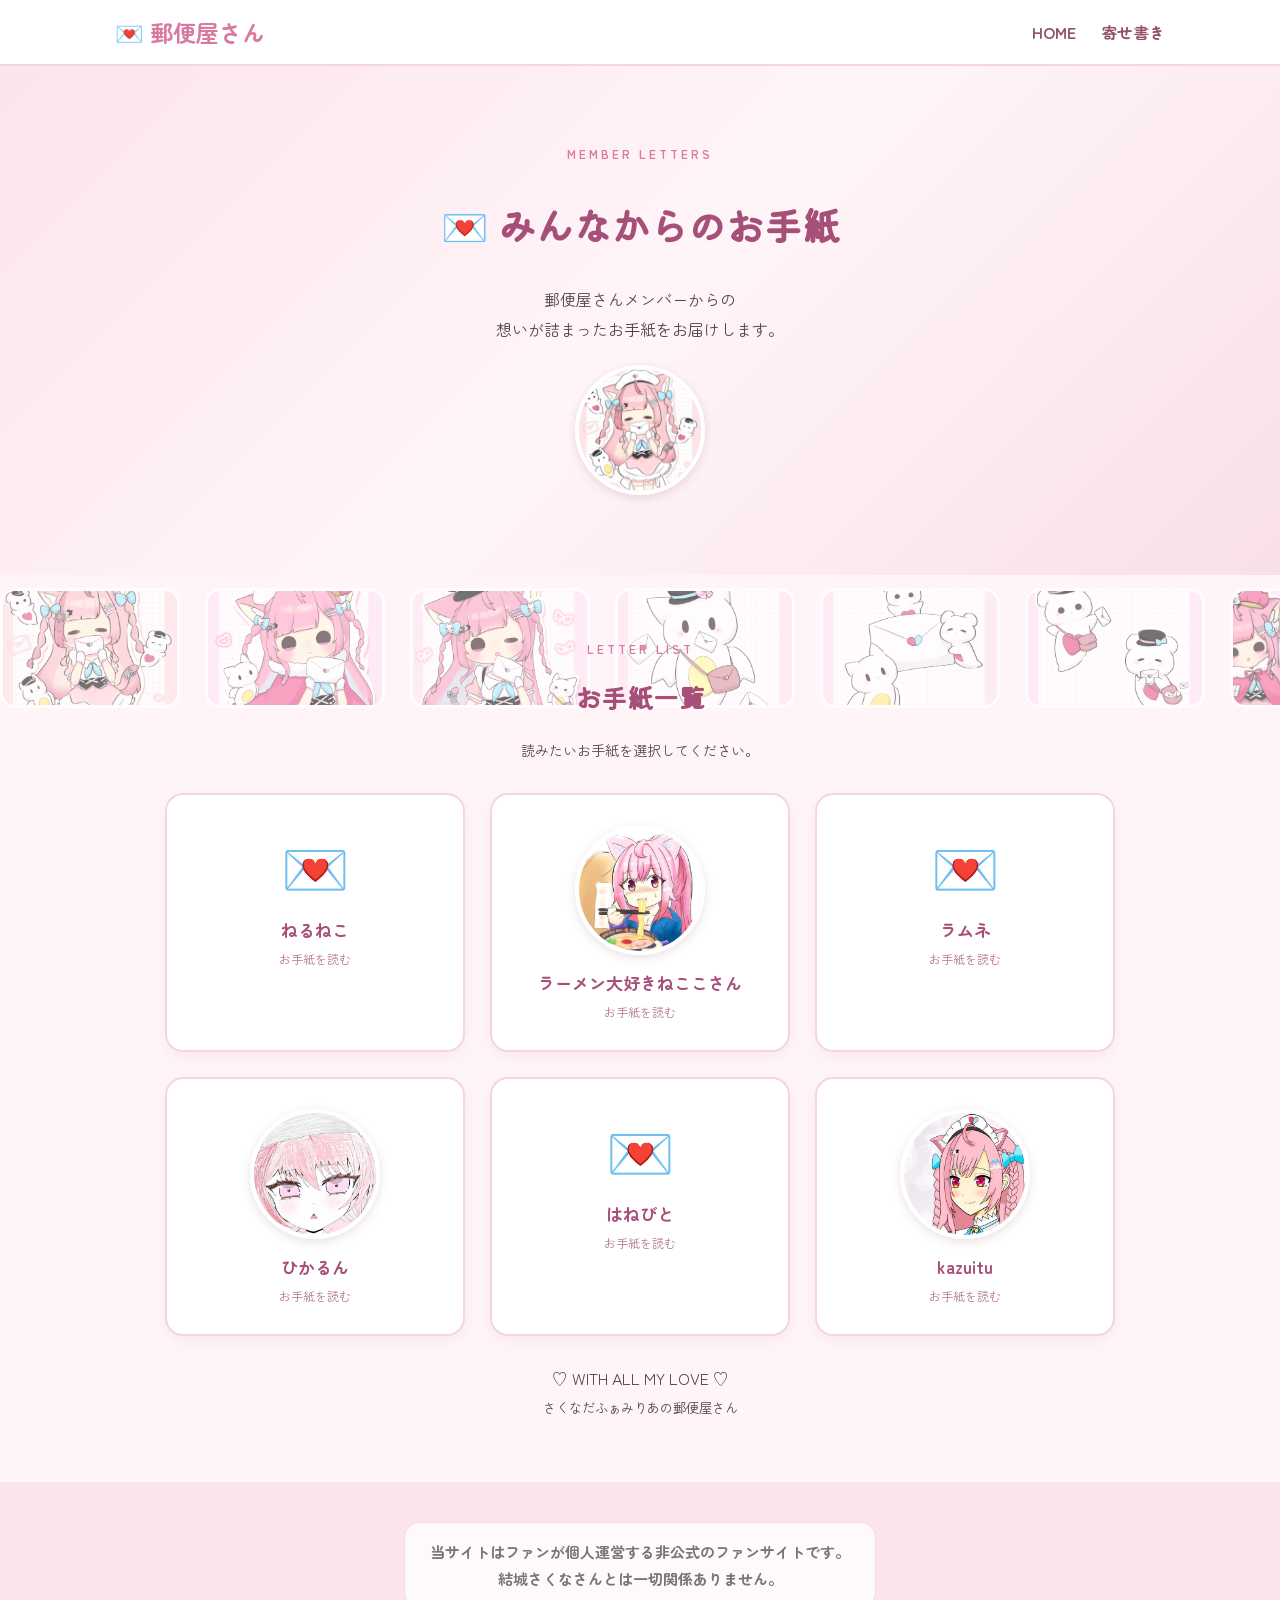
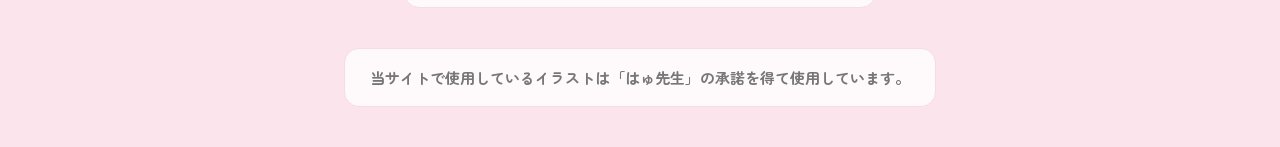
==== HTML/Yosegaki.html @ f89c36a9 "add projectdata" ====
<!DOCTYPE html>
<html lang="ja">

<head>
    <meta charset="UTF-8">
    <meta name="viewport" content="width=device-width, initial-scale=1.0">

    <title>みんなからのお手紙｜郵便屋さん</title>

    <!-- Google Fonts -->
    <link rel="preconnect" href="https://fonts.googleapis.com">
    <link rel="preconnect" href="https://fonts.gstatic.com" crossorigin>

    <link
        href="https://fonts.googleapis.com/css2?family=Kiwi+Maru:wght@400;500&family=Zen+Maru+Gothic:wght@400;500;700&display=swap"
        rel="stylesheet">

    <!-- 共通CSS -->
    <link rel="stylesheet" href="../CSS/Letter.css">

</head>

<body>

    <!-- 背景で流れる写真 -->
    <div class="photo-background">

        <!-- 1段目 -->
        <div class="photo-track">
            <div class="photo-track-inner">
                <img src="../img/Mail/Sakunaimg-01.webp" alt="">
                <img src="../img/Mail/Sakunaimg-02.png" alt="">
                <img src="../img/Mail/Sakunaimg-03.png" alt="">
                <img src="../img/Mail/Yuubininmg-01.png" alt="">
                <img src="../img/Mail/Yuubininmg-02.png" alt="">
                <img src="../img/Mail/Yuubininmg-03.png" alt="">
                <img src="../img/Mail/headerimg-01.png" alt="">
                <img src="../img/Mail/headerimg-02.png" alt="">
                <img src="../img/Mail/headerimg-03.png" alt="">

                <!-- 繰り返し用 -->
                <img src="../img/Mail/Sakunaimg-01.webp" alt="">
                <img src="../img/Mail/Sakunaimg-02.png" alt="">
                <img src="../img/Mail/Sakunaimg-03.png" alt="">
                <img src="../img/Mail/Yuubininmg-01.png" alt="">
                <img src="../img/Mail/Yuubininmg-02.png" alt="">
                <img src="../img/Mail/Yuubininmg-03.png" alt="">
                <img src="../img/Mail/headerimg-01.png" alt="">
                <img src="../img/Mail/headerimg-02.png" alt="">
                <img src="../img/Mail/headerimg-03.png" alt="">
            </div>
        </div>

        <!-- 2段目 -->
        <div class="photo-track reverse">
            <div class="photo-track-inner">
                <img src="../img/Mail/Sakunaimg-01.webp" alt="">
                <img src="../img/Mail/Sakunaimg-02.png" alt="">
                <img src="../img/Mail/Sakunaimg-03.png" alt="">
                <img src="../img/Mail/Yuubininmg-01.png" alt="">
                <img src="../img/Mail/Yuubininmg-02.png" alt="">
                <img src="../img/Mail/Yuubininmg-03.png" alt="">
                <img src="../img/Mail/headerimg-01.png" alt="">
                <img src="../img/Mail/headerimg-02.png" alt="">
                <img src="../img/Mail/headerimg-03.png" alt="">

                <!-- 繰り返し用 -->
                <img src="../img/Mail/Sakunaimg-01.webp" alt="">
                <img src="../img/Mail/Sakunaimg-02.png" alt="">
                <img src="../img/Mail/Sakunaimg-03.png" alt="">
                <img src="../img/Mail/Yuubininmg-01.png" alt="">
                <img src="../img/Mail/Yuubininmg-02.png" alt="">
                <img src="../img/Mail/Yuubininmg-03.png" alt="">
                <img src="../img/Mail/headerimg-01.png" alt="">
                <img src="../img/Mail/headerimg-02.png" alt="">
                <img src="../img/Mail/headerimg-03.png" alt="">
            </div>
        </div>

    </div>

    <!-- ヘッダー -->
    <header class="site-header">

        <div class="header-inner">

            <a href="../index.html" class="site-logo">
                💌 郵便屋さん
            </a>

            <nav class="header-nav">
                <a href="../index.html">HOME</a>
                <a href="Yosegaki.html">寄せ書き</a>
            </nav>

        </div>

    </header>


    <!-- メイン -->
    <main>

        <!-- ページタイトル -->
        <section class="letters-hero">

            <p class="section-subtitle">
                MEMBER LETTERS
            </p>

            <h1>
                💌 みんなからのお手紙
            </h1>

            <p>
                郵便屋さんメンバーからの<br>
                想いが詰まったお手紙をお届けします。
            </p>

            <div class="letters-decoration">
                <img src="../img/Mail/Sakunaimg-01.webp" alt="" class="member-photo">
            </div>

        </section>


        <!-- お手紙一覧 -->
        <section class="letters-section">

            <div class="section-heading">

                <p class="section-subtitle">
                    LETTER LIST
                </p>

                <h2>
                    お手紙一覧
                </h2>

                <p class="section-description">
                    読みたいお手紙を選択してください。
                </p>

            </div>


            <!-- メンバー一覧 -->
            <div class="envelope-grid" id="envelope-list">

                <!-- メンバーA -->
                <button class="envelope-card" type="button" data-member="member-a">

                    <!--<img src="../img/neruneko.jpg" alt="ねるねこの写真" class="member-photo">-->

                    <span class="envelope-icon">💌</span>

                    <span class="envelope-name">
                        ねるねこ
                    </span>

                    <span class="envelope-guide">
                        お手紙を読む
                    </span>

                </button>


                <!-- メンバーB -->
                <button class="envelope-card" type="button" data-member="member-b">

                    <img src="../img/nekoko.jpg" alt="ラーメン大好きねここさんの写真" class="member-photo">

                    <span class="envelope-name">
                        ラーメン大好きねここさん
                    </span>

                    <span class="envelope-guide">
                        お手紙を読む
                    </span>

                </button>


                <!-- メンバーC -->
                <button class="envelope-card" type="button" data-member="member-c">

                    <!--<img src="../img/ramune.jpg" alt="ラムネの写真" class="member-photo">-->

                    <span class="envelope-icon">💌</span>

                    <span class="envelope-name">
                        ラムネ
                    </span>

                    <span class="envelope-guide">
                        お手紙を読む
                    </span>

                </button>



                <!-- メンバーD -->
                <button class="envelope-card" type="button" data-member="member-d">

                    <img src="../img/hikarun.jpg" alt="ひかるんの写真" class="member-photo">

                    <span class="envelope-name">
                        ひかるん
                    </span>

                    <span class="envelope-guide">
                        お手紙を読む
                    </span>

                </button>

                <!-- メンバーE -->
                <button class="envelope-card" type="button" data-member="member-e">

                    <!--<img src="../img/hanebito.jpg" alt="はねびとの写真" class="member-photo">-->

                    <span class="envelope-icon">💌</span>

                    <span class="envelope-name">
                        はねびと
                    </span>

                    <span class="envelope-guide">
                        お手紙を読む
                    </span>

                </button>

                <!-- メンバーF -->
                <button class="envelope-card" type="button" data-member="member-f">

                    <img src="../img/kazuitu.jpg" alt="kazuituの写真" class="member-photo">

                    <span class="envelope-name">
                        kazuitu
                    </span>

                    <span class="envelope-guide">
                        お手紙を読む
                    </span>

                </button>


            </div>

            <!-- 手紙を開くエリア -->
            <div class="letter-view" id="letter-view" hidden>

                <div class="letter-paper">

                    <p class="letter-paper-subtitle">
                        SAKUFAMI LETTER
                    </p>

                    <h2 id="letter-name">
                        メンバー名
                    </h2>

                    <div class="letter-divider">
                        ♡ ───────── ♡
                    </div>

                    <div class="letter-content" id="letter-content">
                        ここにお手紙の内容が表示されます。
                    </div>

                    <p class="letter-sign">
                        WITH ALL MY LOVE 💌
                    </p>

                </div>

                <button type="button" class="letter-close-button" id="letter-close">

                    ← お手紙一覧に戻る

                </button>

            </div>
            <!-- 締めのメッセージ -->
            <div class="letter-footer-message">

                <p>
                    ♡ WITH ALL MY LOVE ♡
                </p>

                <small>
                    さくなだふぁみりあの郵便屋さん
                </small>

            </div>
        </section>

    </main>

    <!-- フッター -->
    <footer class="site-footer">

        <p class="footer-notice">
            当サイトはファンが個人運営する非公式のファンサイトです。
            <br>結城さくなさんとは一切関係ありません。
        </p>
        <br>
        <p class="footer-notice">
            当サイトで使用しているイラストは「はゅ先生」の承諾を得て使用しています。
        </p>

    </footer>


    <!-- JavaScript -->
    <script src="../JS/common.js"></script>

</body>

</html>
---- CSS/Letter.css ----
/* ==============================
   基本設定
============================== */

* {
    box-sizing: border-box;
}

body {
    margin: 0;
    padding: 0;

    background-color: #FFF5F8;
    color: #59444D;

    font-family: "Zen Maru Gothic", sans-serif;
}


/* ==============================
   ヘッダー
============================== */

.site-header {
    width: 100%;
    background-color: #FFFFFF;

    border-bottom: 2px solid #F5D5E1;
}

.header-inner {
    max-width: 1100px;
    margin: auto;
    padding: 15px 25px;

    display: flex;
    justify-content: space-between;
    align-items: center;
}

.site-logo {
    color: #D879A2;
    font-size: 23px;
    font-weight: bold;
    text-decoration: none;
}

.header-nav {
    display: flex;
    gap: 25px;
}

.header-nav a {
    color: #92516F;
    text-decoration: none;
    font-weight: bold;
}


/* ==============================
   メインビジュアル
============================== */

.hero {
    width: 100%;
    min-height: 400px;

    padding: 70px 20px;

    display: flex;
    justify-content: center;
    align-items: center;

    text-align: center;

    background: linear-gradient(135deg,
            #FCE4ED,
            #FFF5F8,
            #F9DFE9);
}

.hero-content {
    max-width: 800px;
}

.hero-subtitle {
    color: #C16C92;
    letter-spacing: 3px;
    font-size: 13px;
}

.hero h1 {
    color: #A64F78;
    font-family: "Kiwi Maru", serif;
    font-size: clamp(32px, 5vw, 52px);
    line-height: 1.6;
}

.hero-description {
    color: #92516F;
    font-size: 15px;
}

.hero-decoration {
    margin-top: 30px;
    font-size: 30px;
}


/* ==============================
   共通セクション
============================== */

.about-section,
.letter-section {
    max-width: 900px;
    margin: 70px auto;
    padding: 0 25px;
}

.section-heading {
    text-align: center;
    margin-bottom: 30px;
}

.section-subtitle {
    color: #D879A2;
    font-size: 12px;
    letter-spacing: 3px;
    font-weight: bold;
}

.section-heading h2 {
    color: #A64F78;
    font-size: 26px;
    font-family: "Kiwi Maru", serif;
}

.section-description {
    font-size: 14px;
    line-height: 1.9;
}


/* ==============================
   郵便屋さんの説明
============================== */

.about-card {
    background-color: #FFFFFF;

    padding: 30px;
    border-radius: 18px;

    border: 2px solid #F5D5E1;

    box-shadow: 0 5px 15px rgba(180, 100, 140, 0.08);

    text-align: center;
    line-height: 2;
}


/* ==============================
   寄せ書き案内
============================== */

.letter-link-card {
    background-color: #FFFFFF;

    max-width: 550px;
    margin: auto;

    padding: 35px 25px;

    text-align: center;

    border: 2px solid #F5D5E1;
    border-radius: 20px;

    box-shadow: 0 5px 15px rgba(180, 100, 140, 0.08);
}

.letter-icon {
    font-size: 55px;
}

.letter-link-card h3 {
    color: #A64F78;
    font-size: 22px;
}

.letter-link-card p {
    font-size: 14px;
    line-height: 1.8;
}

.letter-button {
    display: inline-block;

    margin-top: 20px;
    padding: 14px 35px;

    background-color: #E99AB9;
    color: #FFFFFF;

    border-radius: 30px;

    text-decoration: none;
    font-weight: bold;

    transition: 0.3s;
}

.letter-button:hover {
    background-color: #D879A2;
    transform: translateY(-3px);
}


/* ==============================
   フッター
============================== */

.site-footer {
    padding: 30px 15px;

    background-color: #FCE4ED;

    text-align: center;
    color: #A64F78;
}

.site-footer p {
    font-size: 15px;
    font-weight: bold;
}

.site-footer small {
    font-size: 12px;
}


/* ==============================
   スマートフォン対応
============================== */

@media screen and (max-width: 600px) {

    .header-inner {
        padding: 12px 15px;
    }

    .site-logo {
        font-size: 18px;
    }

    .header-nav {
        gap: 12px;
    }

    .header-nav a {
        font-size: 12px;
    }

    .hero {
        min-height: 330px;
        padding: 50px 15px;
    }

    .hero-description {
        font-size: 13px;
    }

    .about-section,
    .letter-section {
        margin: 50px auto;
        padding: 0 18px;
    }

    .section-heading h2 {
        font-size: 21px;
    }

    .about-card {
        padding: 22px 18px;
    }

    .letter-link-card {
        padding: 25px 18px;
    }

}



/* ==============================
   お手紙ページ
============================== */

.letters-hero {
    padding: 65px 20px;

    text-align: center;

    background: linear-gradient(135deg,
            #FCE4ED,
            #FFF5F8,
            #F9DFE9);
}

.letters-hero h1 {
    color: #A64F78;
    font-family: "Kiwi Maru", serif;
    font-size: clamp(25px, 4vw, 38px);
}

.letters-hero p {
    line-height: 1.9;
}

.letters-decoration {
    margin-top: 20px;
    font-size: 28px;
}

.letters-section {
    max-width: 1000px;
    margin: 65px auto;
    padding: 0 25px;
}


/* ==============================
   封筒一覧
============================== */

.envelope-grid {
    display: grid;

    grid-template-columns: repeat(3, 1fr);

    gap: 25px;
}

.envelope-card {
    padding: 30px 15px;

    background: #FFFFFF;

    border: 2px solid #F5D5E1;
    border-radius: 18px;

    box-shadow: 0 5px 15px rgba(180, 100, 140, 0.08);

    display: flex;
    flex-direction: column;
    align-items: center;

    cursor: pointer;

    font-family: inherit;

    transition: 0.25s;
}

.envelope-card:hover {
    transform: translateY(-5px);

    background: #FFF1F6;

    border-color: #E99AB9;
}

.envelope-icon {
    font-size: 55px;
    margin-bottom: 12px;
}

.envelope-name {
    color: #A64F78;
    font-size: 17px;
    font-weight: bold;
}

.envelope-guide {
    margin-top: 8px;

    color: #B77A95;
    font-size: 12px;
}


/* ==============================
   手紙表示エリア
============================== */

.letter-view {
    max-width: 700px;
    margin: 45px auto 0;
}

.letter-paper {
    padding: 45px 40px;

    background: #FFFEFC;

    border: 2px solid #F0D8C8;
    border-radius: 8px;

    box-shadow: 0 8px 25px rgba(120, 80, 80, 0.1);

    background-image:
        repeating-linear-gradient(transparent,
            transparent 39px,
            #F4E8E3 40px);
}

.letter-paper-subtitle {
    color: #D879A2;
    font-size: 11px;
    letter-spacing: 3px;
    text-align: center;
}

.letter-paper h2 {
    color: #A64F78;
    text-align: center;
    font-family: "Kiwi Maru", serif;
}

.letter-divider {
    margin: 25px 0;

    color: #D879A2;
    text-align: center;
}

.letter-content {
    min-height: 200px;

    color: #59444D;

    font-size: 15px;
    line-height: 2.5;

    white-space: pre-wrap;
    overflow-wrap: anywhere;
}

.letter-sign {
    margin-top: 35px;

    color: #D879A2;

    text-align: right;
    font-size: 13px;
}


/* ==============================
   閉じるボタン
============================== */

.letter-close-button {
    display: block;

    margin: 25px auto 0;
    padding: 13px 28px;

    background: #E99AB9;
    color: #FFFFFF;

    border: none;
    border-radius: 30px;

    font-family: inherit;
    font-weight: bold;

    cursor: pointer;

    transition: 0.3s;
}

.letter-close-button:hover {
    background: #D879A2;
}


/* ==============================
   スマートフォン対応
============================== */

@media screen and (max-width: 600px) {

    .letters-hero {
        padding: 45px 15px;
    }

    .letters-section {
        margin: 45px auto;
        padding: 0 18px;
    }

    .envelope-grid {
        grid-template-columns: repeat(2, 1fr);
        gap: 15px;
    }

    .envelope-card {
        padding: 23px 10px;
    }

    .envelope-icon {
        font-size: 43px;
    }

    .envelope-name {
        font-size: 14px;
    }

    .letter-paper {
        padding: 30px 20px;
    }

    .letter-content {
        font-size: 14px;
    }

}


/* ==============================
   手紙の全画面表示
============================== */

.letter-view[hidden] {
    display: none;
}

.letter-view {
    position: fixed;
    inset: 0;

    z-index: 9999;

    width: 100%;
    height: 100%;
    max-width: none;

    margin: 0;
    padding: 25px;

    background: rgba(255, 235, 243, 0.97);

    display: flex;
    flex-direction: column;
    align-items: center;
    justify-content: center;

    overflow-y: auto;
}

.letter-paper {
    width: 100%;
    max-width: 850px;

    min-height: 65vh;

    padding: 55px 60px;

    background-color: #FFFEFC;

    border: 2px solid #F0D8C8;
    border-radius: 12px;

    box-shadow: 0 10px 35px rgba(120, 80, 80, 0.15);
}

.letter-content {
    font-size: 17px;
    line-height: 2.5;
    white-space: pre-wrap;
    overflow-wrap: anywhere;
}

.letter-close-button {
    margin-top: 25px;
    flex-shrink: 0;
}


/* スマートフォン */

@media screen and (max-width: 600px) {

    .letter-view {
        padding: 15px;
    }

    .letter-paper {
        min-height: 75vh;
        padding: 35px 22px;
    }

    .letter-content {
        font-size: 15px;
        line-height: 2.3;
    }

}

/* 締めのメッセージを中央揃え */
.letter-footer-message {
    text-align: center;
    margin-top: 30px;
}

/* WITH ALL MY LOVE */
.letter-footer-message p {
    text-align: center;
    margin-bottom: 8px;
}

/* 郵便屋さんの名前 */
.letter-footer-message small {
    display: block;
    text-align: center;
}

/* フッターの注意書き */
.footer-notice {
    display: inline-block;
    background-color: rgba(255, 255, 255, 0.8);
    color: #777;
    padding: 15px 25px;
    border-radius: 15px;
    border: 1px solid #f5dce6;
    line-height: 1.8;
    text-align: center;
    font-size: 13px;
    margin: 20px auto;
}

/* 注意書きを中央に配置 */
.site-footer {
    text-align: center;
    padding: 20px;
}

/* メンバーの写真 */
.member-photo {
    display: block;
    width: 130px;
    height: 130px;
    object-fit: cover;
    border-radius: 50%;
    margin: 0 auto 15px;
    border: 4px solid #ffffff;
    box-shadow: 0 3px 10px rgba(150, 100, 120, 0.2);
}

/* スマホ表示 */
@media screen and (max-width: 600px) {
    .member-photo {
        width: 100px;
        height: 100px;
    }
}

/* =========================
   背景写真スライド
========================= */

/* 背景写真全体 */
.photo-background {
    position: fixed;

    /* ヘッダーの下から表示 */
    top: 85px;
    left: 0;
    right: 0;
    bottom: 0;

    z-index: 0;
    display: flex;
    flex-direction: column;
    justify-content: space-evenly;

    overflow: hidden;
    pointer-events: none;
    opacity: 0.7;
}

/* 写真が流れる列 */
.photo-track {
    width: 100%;
    overflow: hidden;
}

/* 写真を横一列に並べる */
.photo-track-inner {
    display: flex;
    width: max-content;
    gap: 25px;
    animation: photo-slide 55s linear infinite;
}

/* 反対方向に流す */
.photo-track.reverse .photo-track-inner {
    animation-direction: reverse;
}

/* 写真の大きさ */
.photo-track img {
    width: 180px;
    height: 120px;
    object-fit: cover;
    border-radius: 15px;
    border: 3px solid #ffffff;
}

/* 横方向に移動 */
@keyframes photo-slide {
    from {
        transform: translateX(0);
    }

    to {
        transform: translateX(-50%);
    }
}

/* ページの内容を背景より手前に配置 */
.site-header,
main,
.site-footer {
    position: relative;
    z-index: 1;
}

/* スマホ表示 */
@media screen and (max-width: 600px) {

    .photo-track img {
        width: 120px;
        height: 85px;
    }

    .photo-track-inner {
        gap: 15px;
        animation-duration: 45s;
    }

}

/* スマホ表示 */
@media screen and (max-width: 600px) {

    .photo-background {
        top: 70px;
    }

}
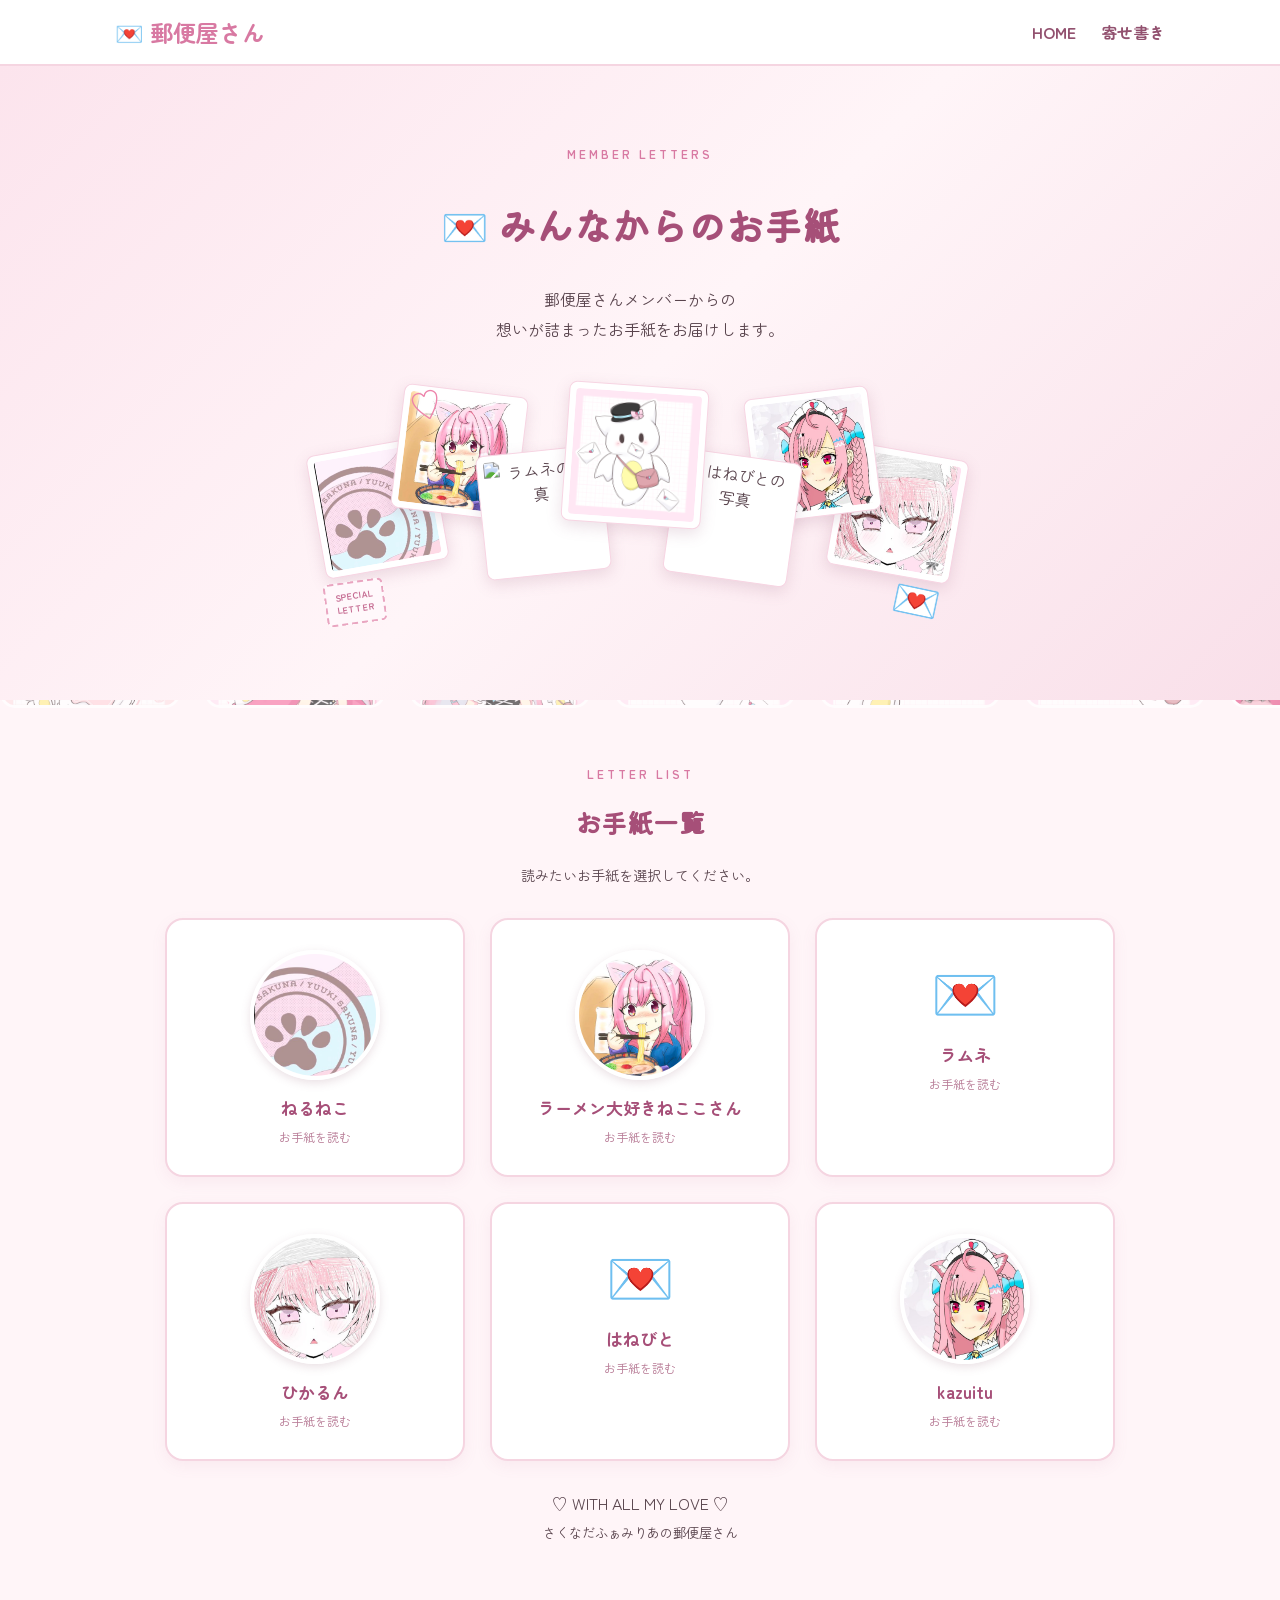
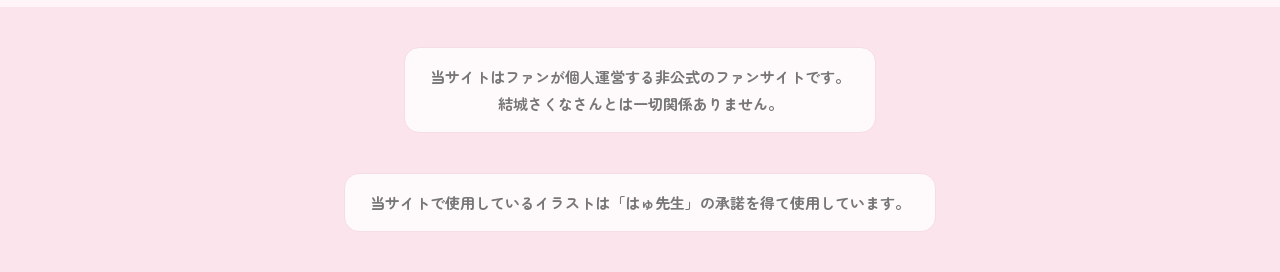
==== commit 4cafdd4f: "add opening" ====
--- a/HTML/Yosegaki.html
+++ b/HTML/Yosegaki.html
@@ -21,6 +21,8 @@
 </head>
 
 <body>
+
+    <script src="JS/sakuna-opening.js"></script>
 
     <!-- 背景で流れる写真 -->
     <div class="photo-background">
@@ -117,9 +119,55 @@
                 想いが詰まったお手紙をお届けします。
             </p>
 
-            <div class="letters-decoration">
-                <img src="../img/Mail/Sakunaimg-01.webp" alt="" class="member-photo">
-            </div>
+            
+
+<!-- 7枚の写真コラージュ -->
+<div class="hero-collage">
+
+    <!-- ねるねこ -->
+    <div class="collage-photo photo-1">
+        <img src="../img/neruneko.jpg" alt="ねるねこの写真">
+    </div>
+
+    <!-- ねここ -->
+    <div class="collage-photo photo-2">
+        <img src="../img/nekoko.jpg" alt="ねここさんの写真">
+    </div>
+
+    <!-- ラムネ -->
+    <div class="collage-photo photo-3">
+        <img src="../img/ramune.jpg" alt="ラムネの写真">
+    </div>
+
+    <!-- 郵便局さん -->
+    <div class="collage-photo photo-7">
+        <img src="../img/Mail/Yuubininmg-01.png" alt="郵便局さんの写真">
+    </div>
+
+    <!-- ひかるん -->
+    <div class="collage-photo photo-4">
+        <img src="../img/hikarun.jpg" alt="ひかるんの写真">
+    </div>
+
+    <!-- はねびと -->
+    <div class="collage-photo photo-5">
+        <img src="../img/hanebito.jpg" alt="はねびとの写真">
+    </div>
+
+    <!-- kazuitu -->
+    <div class="collage-photo photo-6">
+        <img src="../img/kazuitu.jpg" alt="kazuituの写真">
+    </div>
+
+
+    <!-- 郵便モチーフの装飾 -->
+    <span class="collage-heart">♡</span>
+    <span class="collage-envelope">💌</span>
+    <span class="collage-stamp">SPECIAL<br>LETTER</span>
+
+</div>
+
+
 
         </section>
 
@@ -150,9 +198,7 @@
                 <!-- メンバーA -->
                 <button class="envelope-card" type="button" data-member="member-a">
 
-                    <!--<img src="../img/neruneko.jpg" alt="ねるねこの写真" class="member-photo">-->
-
-                    <span class="envelope-icon">💌</span>
+                    <img src="../img/neruneko.jpg" alt="ねるねこの写真" class="member-photo">
 
                     <span class="envelope-name">
                         ねるねこ
--- a/CSS/Letter.css
+++ b/CSS/Letter.css
@@ -761,4 +761,209 @@
         top: 70px;
     }
 
-}+}
+
+
+
+/* =========================
+   7枚の写真コラージュ
+========================= */
+
+.hero-collage {
+    position: relative;
+    width: 100%;
+    max-width: 650px;
+    height: 245px;
+    margin: 35px auto 10px;
+}
+
+/* 写真の共通設定 */
+.collage-photo {
+    position: absolute;
+    width: 125px;
+    height: 125px;
+    padding: 6px;
+
+    background: #FFFFFF;
+    border: 1px solid #F7D5E3;
+    border-radius: 8px;
+
+    box-shadow: 0 5px 15px rgba(150, 90, 120, 0.18);
+}
+
+/* 写真本体 */
+.collage-photo img {
+    display: block;
+    width: 100%;
+    height: 100%;
+    object-fit: cover;
+    border-radius: 4px;
+}
+
+/* 7枚を少しずつずらして配置 */
+.photo-1 {
+    left: 0;
+    top: 65px;
+    transform: rotate(-10deg);
+    z-index: 1;
+}
+
+.photo-2 {
+    left: 82px;
+    top: 10px;
+    transform: rotate(7deg);
+    z-index: 1;
+}
+
+.photo-3 {
+    left: 166px;
+    top: 70px;
+    transform: rotate(-6deg);
+    z-index: 3;
+}
+
+.photo-4 {
+    left: 520px;
+    top: 70px;
+    transform: rotate(10deg);
+    z-index: 1;
+}
+
+.photo-5 {
+    left: 355px;
+    top: 75px;
+    transform: rotate(8deg);
+    z-index: 3;
+}
+
+.photo-6 {
+    left: 435px;
+    top: 12px;
+    transform: rotate(-7deg);
+    z-index: 2;
+}
+
+.photo-7 {
+    left: 250px;
+    top: 5px;
+    width: 140px;
+    height: 140px;
+    transform: rotate(4deg);
+    z-index: 4;
+}
+
+
+/* ハート */
+.collage-heart {
+    position: absolute;
+    top: 0;
+    left: 95px;
+    z-index: 5;
+    color: #ED83AA;
+    font-size: 32px;
+    transform: rotate(-15deg);
+}
+
+/* 封筒 */
+.collage-envelope {
+    position: absolute;
+    right: 25px;
+    bottom: 0;
+    z-index: 5;
+    font-size: 38px;
+    transform: rotate(12deg);
+}
+
+/* 切手風装飾 */
+.collage-stamp {
+    position: absolute;
+    left: 10px;
+    bottom: 0;
+    z-index: 5;
+
+    padding: 7px 9px;
+    background: #FFF8FB;
+    border: 2px dashed #E9A5C0;
+    border-radius: 5px;
+
+    color: #C66D93;
+    font-size: 9px;
+    font-weight: bold;
+    text-align: center;
+    line-height: 1.4;
+
+    transform: rotate(-8deg);
+}
+
+/* スマホ表示 */
+@media screen and (max-width: 600px) {
+
+    .hero-collage {
+        max-width: 340px;
+        height: 190px;
+        margin-top: 25px;
+    }
+
+    .collage-photo {
+        width: 78px;
+        height: 78px;
+        padding: 4px;
+    }
+
+    .photo-1 {
+        left: 0;
+        top: 65px;
+    }
+
+    .photo-2 {
+        left: 43px;
+        top: 15px;
+    }
+
+    .photo-3 {
+        left: 86px;
+        top: 75px;
+    }
+
+    .photo-4 {
+        left: 129px;
+        top: 10px;
+        width: 90px;
+        height: 90px;
+    }
+
+    .photo-5 {
+        left: 172px;
+        top: 80px;
+    }
+
+    .photo-6 {
+        left: 215px;
+        top: 15px;
+    }
+
+    .photo-7 {
+        left: 258px;
+        top: 70px;
+    }
+
+    .collage-heart {
+        left: 30px;
+        top: 0;
+        font-size: 24px;
+    }
+
+    .collage-envelope {
+        right: 5px;
+        bottom: 0;
+        font-size: 27px;
+    }
+
+    .collage-stamp {
+        left: 0;
+        bottom: 0;
+        font-size: 7px;
+        padding: 5px;
+    }
+
+}
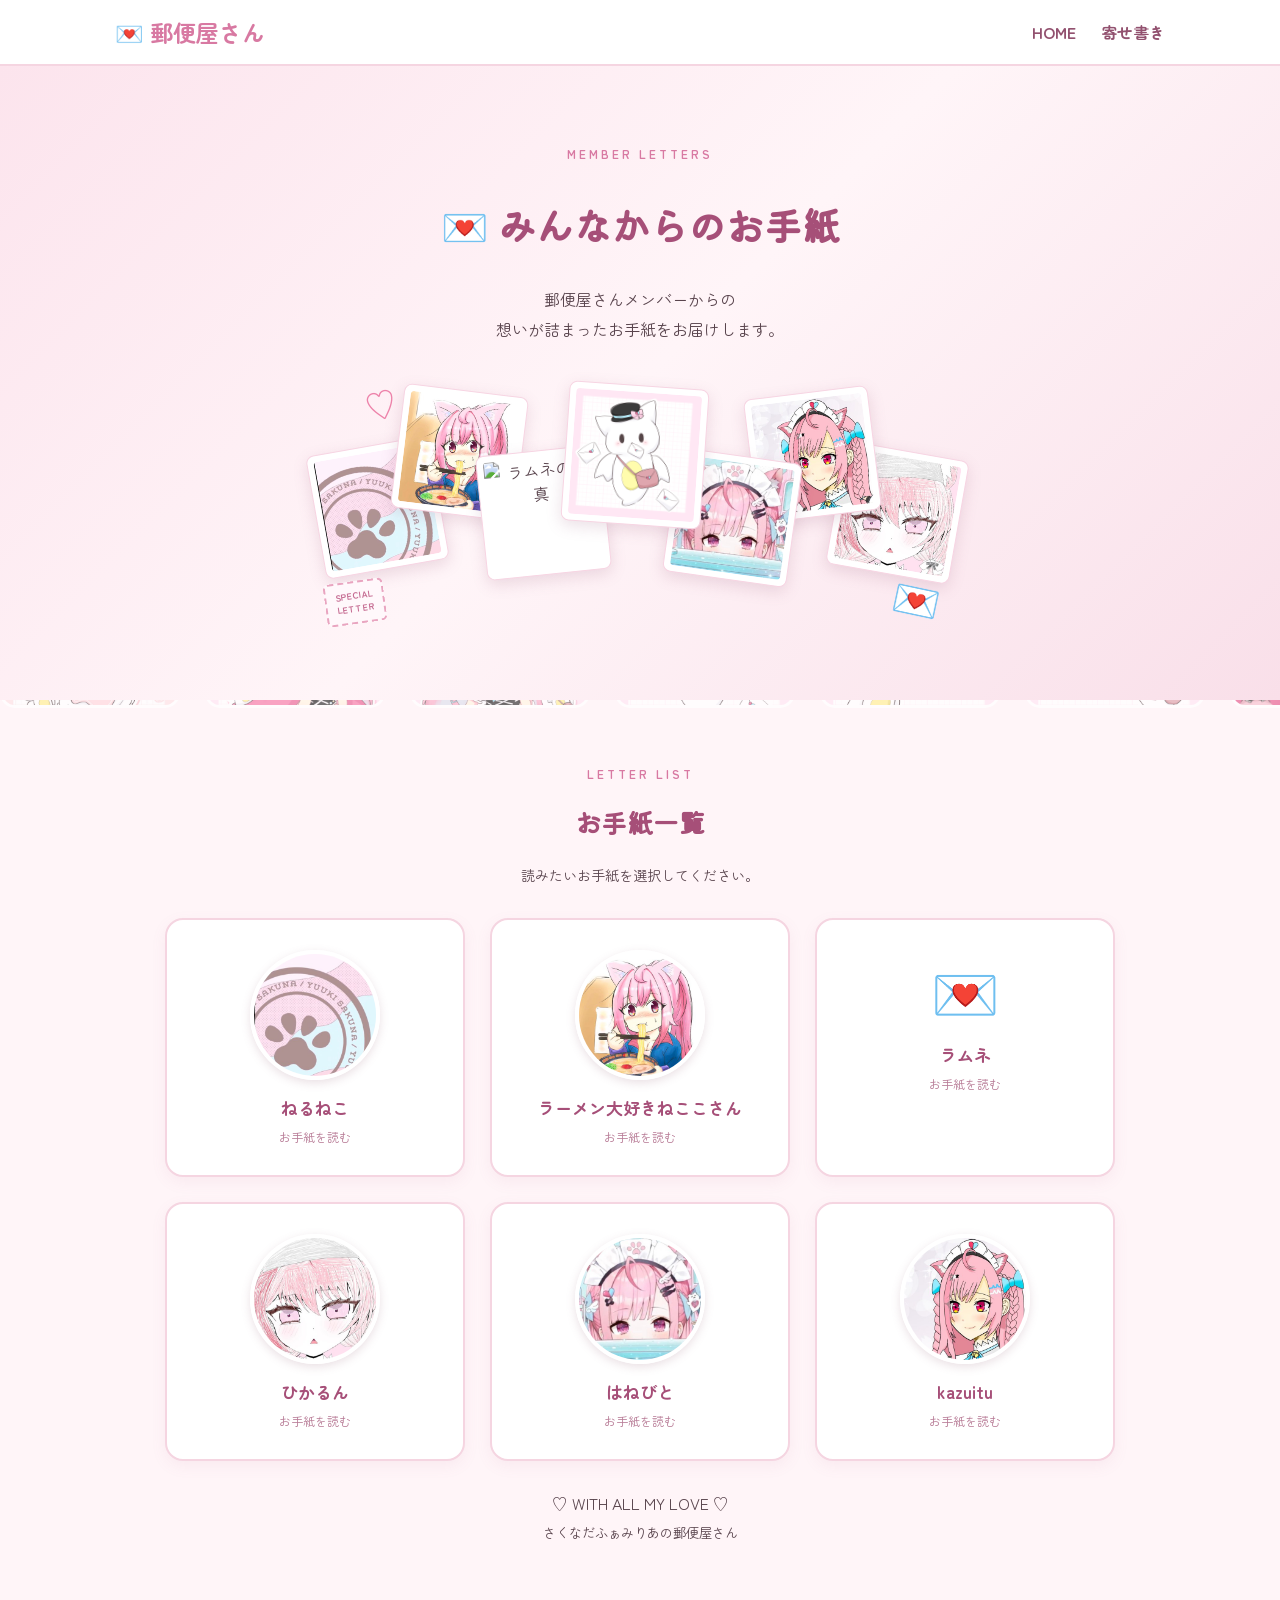
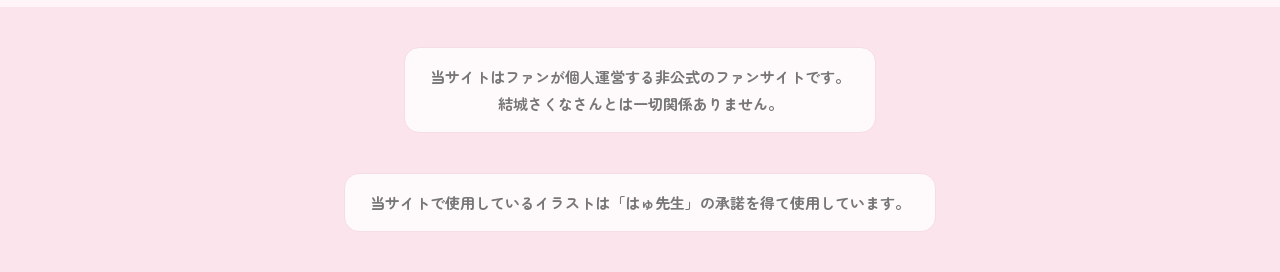
==== commit bb9c469f: "change" ====
--- a/HTML/Yosegaki.html
+++ b/HTML/Yosegaki.html
@@ -264,9 +264,7 @@
                 <!-- メンバーE -->
                 <button class="envelope-card" type="button" data-member="member-e">
 
-                    <!--<img src="../img/hanebito.jpg" alt="はねびとの写真" class="member-photo">-->
-
-                    <span class="envelope-icon">💌</span>
+                    <img src="../img/hanebito.jpg" alt="はねびとの写真" class="member-photo">
 
                     <span class="envelope-name">
                         はねびと
--- a/CSS/Letter.css
+++ b/CSS/Letter.css
@@ -857,7 +857,7 @@
 .collage-heart {
     position: absolute;
     top: 0;
-    left: 95px;
+    left: 50px;
     z-index: 5;
     color: #ED83AA;
     font-size: 32px;
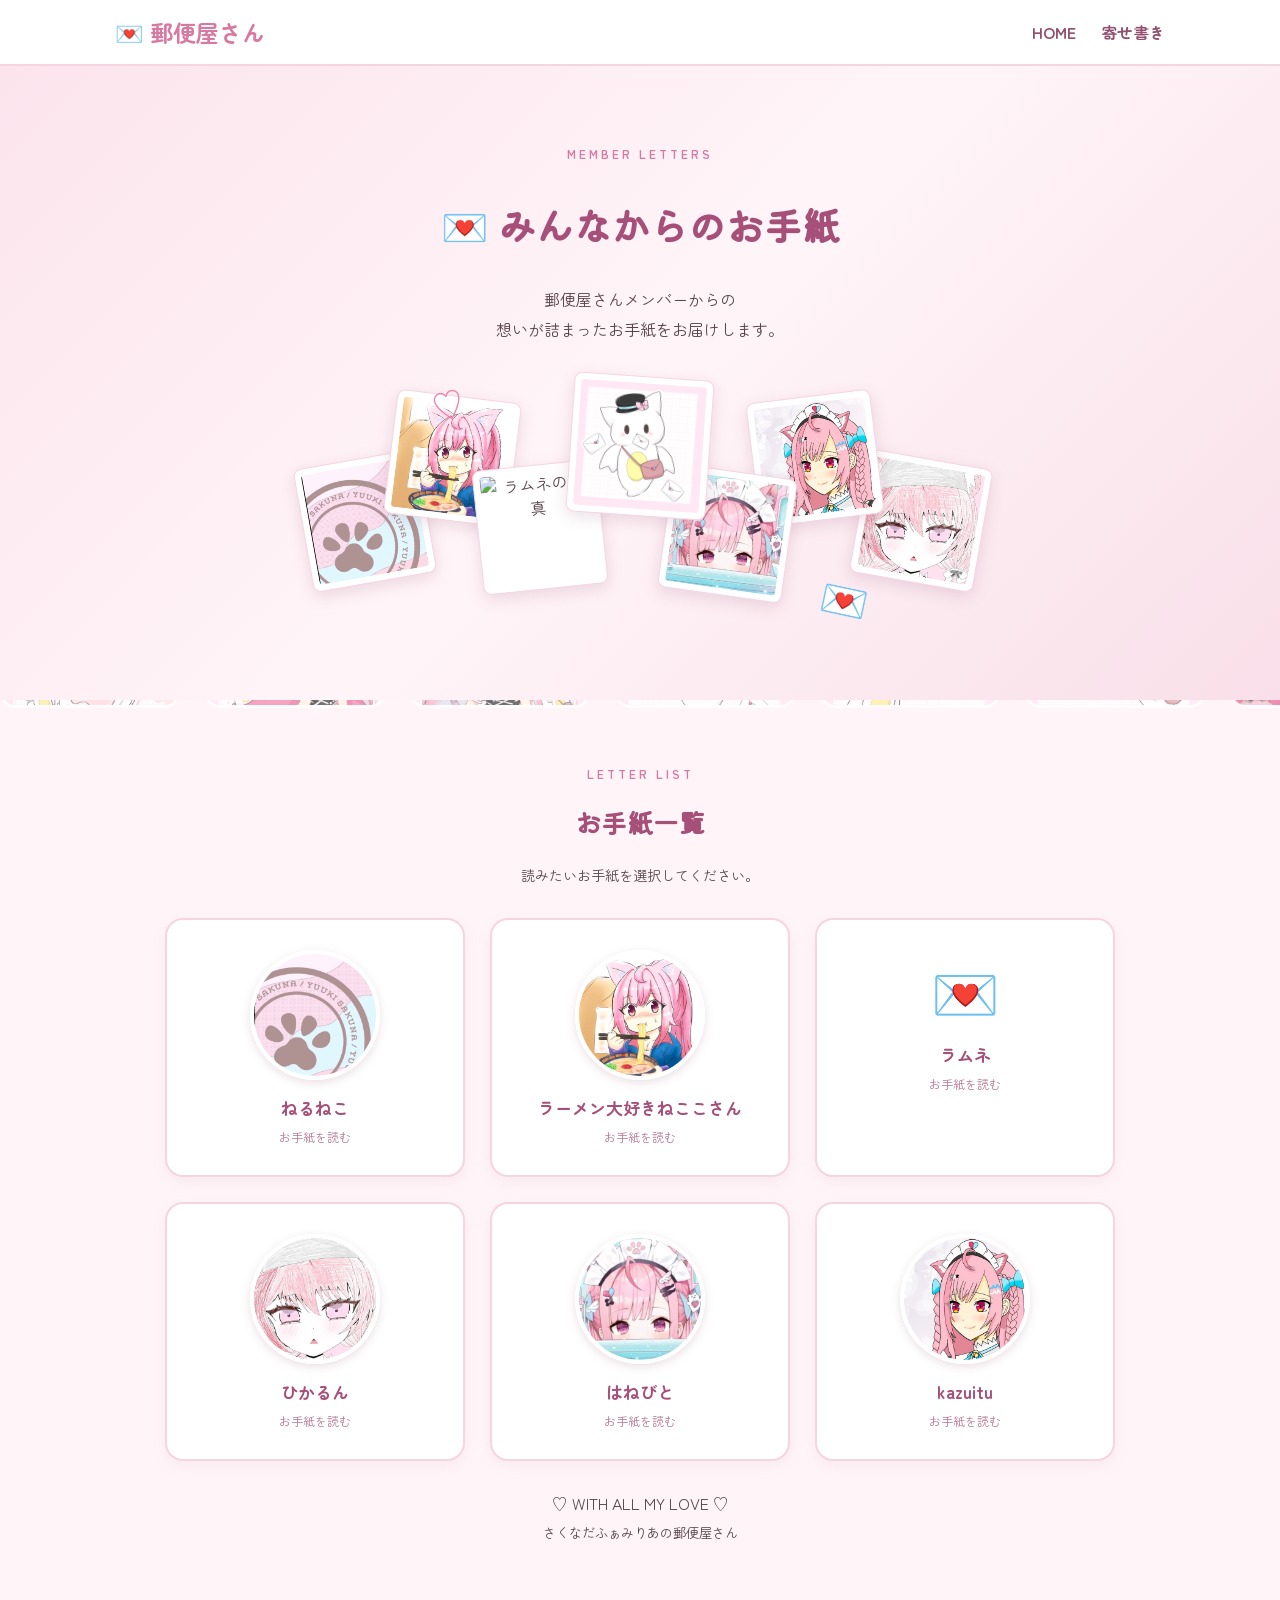
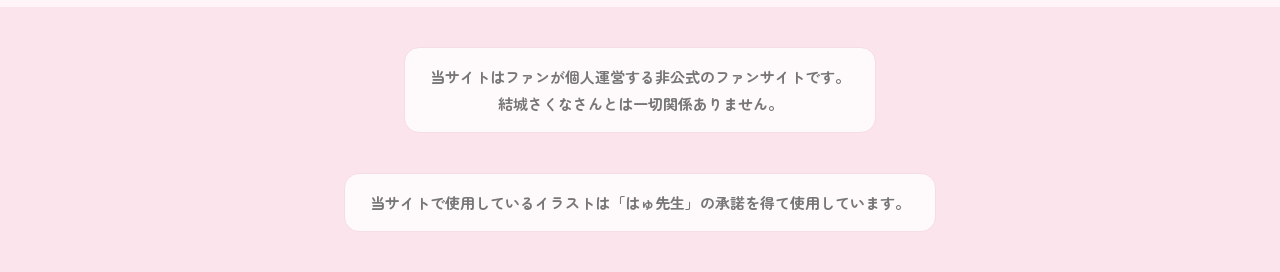
==== commit 5a8fa1ff: "change img center" ====
--- a/HTML/Yosegaki.html
+++ b/HTML/Yosegaki.html
@@ -163,7 +163,6 @@
     <!-- 郵便モチーフの装飾 -->
     <span class="collage-heart">♡</span>
     <span class="collage-envelope">💌</span>
-    <span class="collage-stamp">SPECIAL<br>LETTER</span>
 
 </div>
 
--- a/CSS/Letter.css
+++ b/CSS/Letter.css
@@ -764,7 +764,6 @@
 }
 
 
-
 /* =========================
    7枚の写真コラージュ
 ========================= */
@@ -780,6 +779,9 @@
 /* 写真の共通設定 */
 .collage-photo {
     position: absolute;
+    left: 50%;
+    top: 50%;
+
     width: 125px;
     height: 125px;
     padding: 6px;
@@ -800,64 +802,55 @@
     border-radius: 4px;
 }
 
-/* 7枚を少しずつずらして配置 */
+/* 1枚目 */
 .photo-1 {
-    left: 0;
-    top: 65px;
-    transform: rotate(-10deg);
+    transform: translate(-270%, -35%) rotate(-10deg);
     z-index: 1;
 }
 
+/* 2枚目 */
 .photo-2 {
-    left: 82px;
-    top: 10px;
-    transform: rotate(7deg);
+    transform: translate(-200%, -85%) rotate(7deg);
     z-index: 1;
 }
 
+/* 3枚目 */
 .photo-3 {
-    left: 166px;
-    top: 70px;
-    transform: rotate(-6deg);
+    transform: translate(-130%, -30%) rotate(-6deg);
     z-index: 3;
 }
 
-.photo-4 {
-    left: 520px;
-    top: 70px;
-    transform: rotate(10deg);
-    z-index: 1;
-}
-
-.photo-5 {
-    left: 355px;
-    top: 75px;
-    transform: rotate(8deg);
-    z-index: 3;
-}
-
-.photo-6 {
-    left: 435px;
-    top: 12px;
-    transform: rotate(-7deg);
-    z-index: 2;
-}
-
+/* 7枚目：中央のメイン写真 */
 .photo-7 {
-    left: 250px;
-    top: 5px;
     width: 140px;
     height: 140px;
-    transform: rotate(4deg);
+    transform: translate(-50%, -90%) rotate(4deg);
     z-index: 4;
 }
 
+/* 5枚目 */
+.photo-5 {
+    transform: translate(20%, -25%) rotate(8deg);
+    z-index: 3;
+}
+
+/* 6枚目 */
+.photo-6 {
+    transform: translate(90%, -85%) rotate(-7deg);
+    z-index: 2;
+}
+
+/* 4枚目 */
+.photo-4 {
+    transform: translate(175%, -35%) rotate(10deg);
+    z-index: 1;
+}
 
 /* ハート */
 .collage-heart {
     position: absolute;
     top: 0;
-    left: 50px;
+    left: 18%;
     z-index: 5;
     color: #ED83AA;
     font-size: 32px;
@@ -867,7 +860,7 @@
 /* 封筒 */
 .collage-envelope {
     position: absolute;
-    right: 25px;
+    right: 15%;
     bottom: 0;
     z-index: 5;
     font-size: 38px;
@@ -877,7 +870,7 @@
 /* 切手風装飾 */
 .collage-stamp {
     position: absolute;
-    left: 10px;
+    left: 5%;
     bottom: 0;
     z-index: 5;
 
@@ -894,6 +887,74 @@
 
     transform: rotate(-8deg);
 }
+
+/* スマートフォン対応 */
+@media screen and (max-width: 600px) {
+
+    .hero-collage {
+        max-width: 340px;
+        height: 190px;
+        margin: 25px auto 10px;
+    }
+
+    .collage-photo {
+        width: 78px;
+        height: 78px;
+        padding: 4px;
+    }
+
+    .photo-1 {
+        transform: translate(-210%, 5%) rotate(-10deg);
+    }
+
+    .photo-2 {
+        transform: translate(-155%, -75%) rotate(7deg);
+    }
+
+    .photo-3 {
+        transform: translate(-100%, 15%) rotate(-6deg);
+    }
+
+    .photo-4 {
+        width: 90px;
+        height: 90px;
+        transform: translate(-50%, -85%) rotate(4deg);
+    }
+
+    .photo-5 {
+        transform: translate(0%, 20%) rotate(8deg);
+    }
+
+    .photo-6 {
+        transform: translate(55%, -75%) rotate(-7deg);
+    }
+
+    .photo-7 {
+        transform: translate(110%, 5%) rotate(10deg);
+    }
+
+    .collage-heart {
+        left: 10%;
+        top: 0;
+        font-size: 24px;
+    }
+
+    .collage-envelope {
+        right: 5%;
+        bottom: 0;
+        font-size: 27px;
+    }
+
+    .collage-stamp {
+        left: 0;
+        bottom: 0;
+        font-size: 7px;
+        padding: 5px;
+    }
+
+}
+
+
 
 /* スマホ表示 */
 @media screen and (max-width: 600px) {
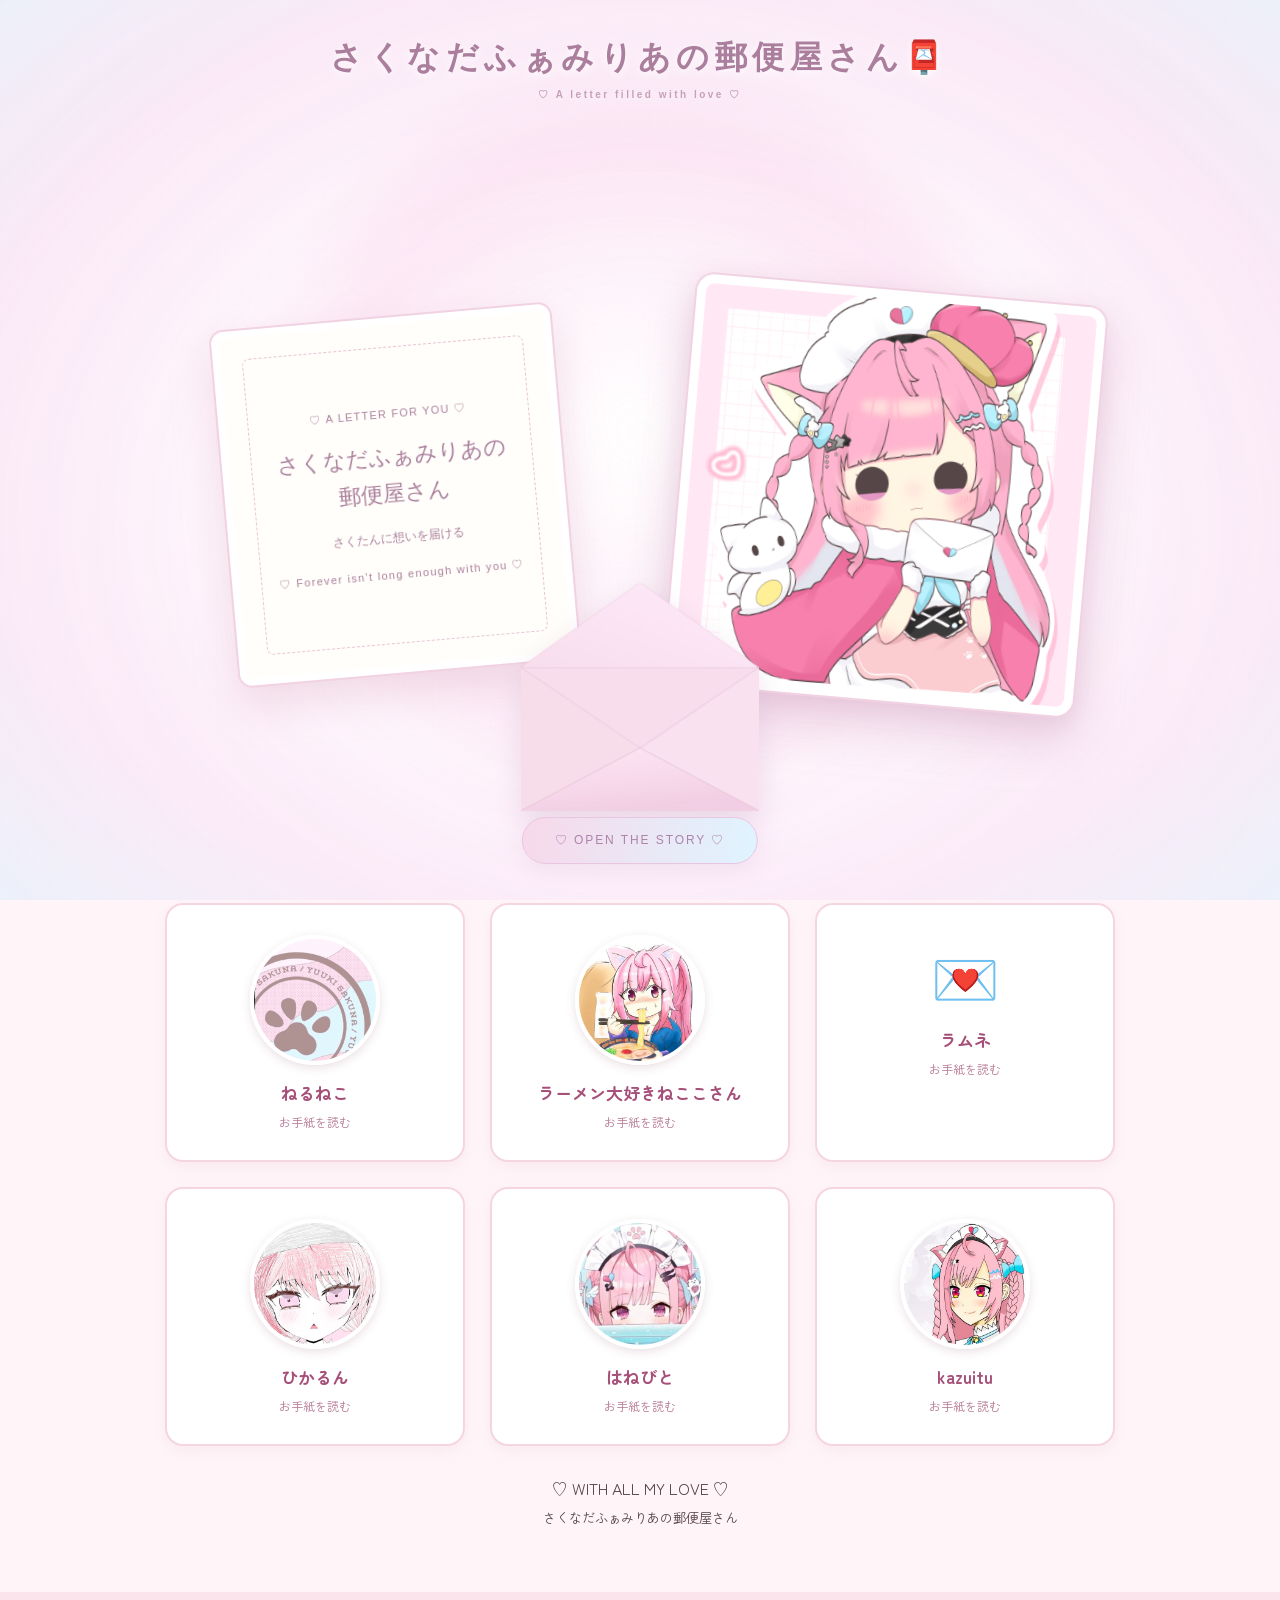
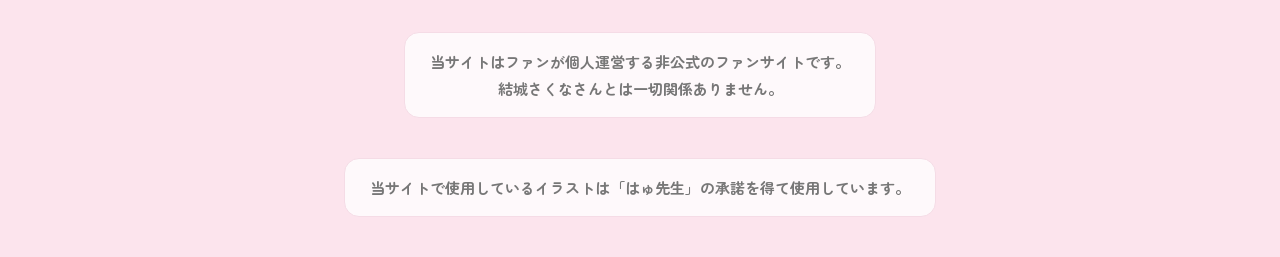
==== commit bd31313c: "change js opening" ====
--- a/HTML/Yosegaki.html
+++ b/HTML/Yosegaki.html
@@ -21,8 +21,6 @@
 </head>
 
 <body>
-
-    <script src="JS/sakuna-opening.js"></script>
 
     <!-- 背景で流れる写真 -->
     <div class="photo-background">
@@ -360,6 +358,21 @@
 
     <!-- JavaScript -->
     <script src="../JS/common.js"></script>
+    
+    <script src="../JS/sakuna-opening.js"></script>
+
+    <script>
+    (function () {
+     
+      const navigation = performance.getEntriesByType("navigation")[0];
+
+          if (navigation && navigation.type === "reload") {
+        const script = document.createElement("script");
+        script.src = "../JS/sakuna-opening.js";
+        document.body.appendChild(script);
+      }
+    })();
+  </script>
 
 </body>
 
--- a/CSS/Letter.css
+++ b/CSS/Letter.css
@@ -442,10 +442,14 @@
     color: #59444D;
 
     font-size: 15px;
-    line-height: 2.5;
-
-    white-space: pre-wrap;
-    overflow-wrap: anywhere;
+    line-height: 2;
+
+    /* 左揃え */
+    text-align: left;
+
+    /* 文章を自然に折り返す */
+    white-space: normal;
+    overflow-wrap: break-word;
 }
 
 .letter-sign {
@@ -579,9 +583,14 @@
 
 .letter-content {
     font-size: 17px;
-    line-height: 2.5;
-    white-space: pre-wrap;
-    overflow-wrap: anywhere;
+    line-height: 2;
+
+    /* 左揃え */
+    text-align: left;
+
+    /* スクリプト内の改行や空行を詰める */
+    white-space: normal;
+    overflow-wrap: break-word;
 }
 
 .letter-close-button {
@@ -770,21 +779,26 @@
 
 .hero-collage {
     position: relative;
+
     width: 100%;
-    max-width: 650px;
-    height: 245px;
+    max-width: 780px;
+    height: 230px;
+
     margin: 35px auto 10px;
 }
 
-/* 写真の共通設定 */
+/* 写真共通 */
 .collage-photo {
     position: absolute;
+
     left: 50%;
     top: 50%;
 
-    width: 125px;
-    height: 125px;
+    width: 110px;
+    height: 110px;
     padding: 6px;
+
+    box-sizing: border-box;
 
     background: #FFFFFF;
     border: 1px solid #F7D5E3;
@@ -793,7 +807,6 @@
     box-shadow: 0 5px 15px rgba(150, 90, 120, 0.18);
 }
 
-/* 写真本体 */
 .collage-photo img {
     display: block;
     width: 100%;
@@ -802,99 +815,239 @@
     border-radius: 4px;
 }
 
-/* 1枚目 */
+/* 左側3枚 */
 .photo-1 {
-    transform: translate(-270%, -35%) rotate(-10deg);
-    z-index: 1;
-}
-
-/* 2枚目 */
+    transform: translate(-50%, -50%) translateX(-315px) rotate(-10deg);
+    z-index: 2;
+}
+
 .photo-2 {
-    transform: translate(-200%, -85%) rotate(7deg);
-    z-index: 1;
-}
-
-/* 3枚目 */
+    transform: translate(-50%, -50%) translateX(-210px) translateY(-35px) rotate(7deg);
+    z-index: 3;
+}
+
 .photo-3 {
-    transform: translate(-130%, -30%) rotate(-6deg);
-    z-index: 3;
-}
-
-/* 7枚目：中央のメイン写真 */
+    transform: translate(-50%, -50%) translateX(-105px) translateY(15px) rotate(-6deg);
+    z-index: 4;
+}
+
+/* 中央：郵便局さん */
 .photo-7 {
     width: 140px;
     height: 140px;
-    transform: translate(-50%, -90%) rotate(4deg);
+
+    transform: translate(-50%, -50%) rotate(4deg);
+    z-index: 5;
+}
+
+/* 右側3枚 */
+.photo-5 {
+    transform: translate(-50%, -50%) translateX(105px) translateY(15px) rotate(8deg);
     z-index: 4;
 }
 
-/* 5枚目 */
-.photo-5 {
-    transform: translate(20%, -25%) rotate(8deg);
+.photo-6 {
+    transform: translate(-50%, -50%) translateX(210px) translateY(-35px) rotate(-7deg);
     z-index: 3;
 }
 
-/* 6枚目 */
-.photo-6 {
-    transform: translate(90%, -85%) rotate(-7deg);
+.photo-4 {
+    transform: translate(-50%, -50%) translateX(315px) rotate(10deg);
     z-index: 2;
-}
-
-/* 4枚目 */
-.photo-4 {
-    transform: translate(175%, -35%) rotate(10deg);
-    z-index: 1;
 }
 
 /* ハート */
 .collage-heart {
     position: absolute;
-    top: 0;
-    left: 18%;
-    z-index: 5;
+    top: 5px;
+    left: 12%;
+    z-index: 6;
+
     color: #ED83AA;
-    font-size: 32px;
-    transform: rotate(-15deg);
+    font-size: 30px;
 }
 
 /* 封筒 */
 .collage-envelope {
     position: absolute;
-    right: 15%;
-    bottom: 0;
+    right: 12%;
+    bottom: 5px;
+    z-index: 6;
+
+    font-size: 32px;
+}
+
+
+/* =========================
+   スマートフォン対応
+========================= */
+
+@media screen and (max-width: 600px) {
+
+    .hero-collage {
+        width: 100%;
+        max-width: 360px;
+        height: 190px;
+
+        margin: 25px auto 10px;
+    }
+
+    .collage-photo {
+        width: clamp(52px, 16vw, 64px);
+        height: clamp(52px, 16vw, 64px);
+        padding: 4px;
+    }
+
+    /* 左側3枚 */
+    .photo-1 {
+        transform: translate(-50%, -50%) translateX(-90px) translateY(10px) rotate(-10deg);
+    }
+
+    .photo-2 {
+        transform: translate(-50%, -50%) translateX(-60px) translateY(-35px) rotate(7deg);
+    }
+
+    .photo-3 {
+        transform: translate(-50%, -50%) translateX(-30px) translateY(25px) rotate(-6deg);
+    }
+
+    /* 中央：郵便局さん */
+    .photo-7 {
+        width: 80px;
+        height: 80px;
+
+        transform: translate(-50%, -50%) rotate(4deg);
+        z-index: 5;
+    }
+
+    /* 右側3枚 */
+    .photo-5 {
+        transform: translate(-50%, -50%) translateX(30px) translateY(25px) rotate(8deg);
+    }
+
+    .photo-6 {
+        transform: translate(-50%, -50%) translateX(60px) translateY(-35px) rotate(-7deg);
+    }
+
+    .photo-4 {
+        transform: translate(-50%, -50%) translateX(90px) translateY(10px) rotate(10deg);
+    }
+
+    .collage-heart {
+        top: 0;
+        left: 5%;
+        font-size: 23px;
+    }
+
+    .collage-envelope {
+        right: 5%;
+        bottom: 0;
+        font-size: 25px;
+    }
+
+}
+
+
+/* =========================
+   スマートフォン対応
+========================= */
+
+@media screen and (max-width: 600px) {
+
+    .hero-collage {
+        width: 100%;
+        max-width: 360px;
+        height: 190px;
+
+        margin: 25px auto 10px;
+    }
+
+    .collage-photo {
+        width: clamp(52px, 17vw, 68px);
+        height: clamp(52px, 17vw, 68px);
+
+        padding: 4px;
+
+        left: calc(50% + var(--photo-position));
+        top: var(--photo-top);
+    }
+
+    /* 左側3枚 */
+    .photo-1 {
+        --photo-position: calc(-3 * clamp(24px, 11vw, 38px));
+        --photo-top: 48%;
+
+        transform: translate(-50%, -50%) rotate(-10deg);
+    }
+
+    .photo-2 {
+        --photo-position: calc(-2 * clamp(24px, 11vw, 38px));
+        --photo-top: 32%;
+
+        transform: translate(-50%, -50%) rotate(7deg);
+    }
+
+    .photo-3 {
+        --photo-position: calc(-1 * clamp(24px, 11vw, 38px));
+        --photo-top: 58%;
+
+        transform: translate(-50%, -50%) rotate(-6deg);
+    }
+
+    /* 右側3枚 */
+    .photo-5 {
+        --photo-position: clamp(24px, 11vw, 38px);
+        --photo-top: 58%;
+
+        transform: translate(-50%, -50%) rotate(8deg);
+    }
+
+    .photo-6 {
+        --photo-position: calc(2 * clamp(24px, 11vw, 38px));
+        --photo-top: 32%;
+
+        transform: translate(-50%, -50%) rotate(-7deg);
+    }
+
+    
+/* 4枚目：右端 */
+.photo-4 {
+    transform: translate(-50%, -50%) translateX(315px) rotate(10deg);
+    z-index: 2;
+}
+
+/* 7枚目：中央のメイン写真 */
+.photo-7 {
+    width: 135px;
+    height: 135px;
+
+    transform: translate(-50%, -50%) rotate(4deg);
     z-index: 5;
-    font-size: 38px;
-    transform: rotate(12deg);
-}
-
-/* 切手風装飾 */
-.collage-stamp {
-    position: absolute;
-    left: 5%;
-    bottom: 0;
-    z-index: 5;
-
-    padding: 7px 9px;
-    background: #FFF8FB;
-    border: 2px dashed #E9A5C0;
-    border-radius: 5px;
-
-    color: #C66D93;
-    font-size: 9px;
-    font-weight: bold;
-    text-align: center;
-    line-height: 1.4;
-
-    transform: rotate(-8deg);
-}
-
-/* スマートフォン対応 */
+}
+
+
+    .collage-heart {
+        top: 0;
+        left: 8%;
+        font-size: 23px;
+    }
+
+    .collage-envelope {
+        right: 5%;
+        bottom: 0;
+        font-size: 25px;
+    }
+
+}
+
+
+/* スマホ表示 */
 @media screen and (max-width: 600px) {
 
     .hero-collage {
         max-width: 340px;
         height: 190px;
-        margin: 25px auto 10px;
+        margin-top: 25px;
     }
 
     .collage-photo {
@@ -903,44 +1056,76 @@
         padding: 4px;
     }
 
-    .photo-1 {
-        transform: translate(-210%, 5%) rotate(-10deg);
-    }
-
-    .photo-2 {
-        transform: translate(-155%, -75%) rotate(7deg);
-    }
-
-    .photo-3 {
-        transform: translate(-100%, 15%) rotate(-6deg);
-    }
-
-    .photo-4 {
-        width: 90px;
-        height: 90px;
-        transform: translate(-50%, -85%) rotate(4deg);
-    }
-
-    .photo-5 {
-        transform: translate(0%, 20%) rotate(8deg);
-    }
-
-    .photo-6 {
-        transform: translate(55%, -75%) rotate(-7deg);
-    }
-
-    .photo-7 {
-        transform: translate(110%, 5%) rotate(10deg);
-    }
+
+/* 左側3枚 */
+
+.photo-1 {
+    --photo-position: calc(-3 * clamp(24px, 10vw, 36px));
+    --photo-top: 48%;
+
+    transform: translate(-50%, -50%) rotate(-10deg);
+}
+
+.photo-2 {
+    --photo-position: calc(-2 * clamp(24px, 10vw, 36px));
+    --photo-top: 32%;
+
+    transform: translate(-50%, -50%) rotate(7deg);
+}
+
+.photo-3 {
+    --photo-position: calc(-1 * clamp(24px, 10vw, 36px));
+    --photo-top: 58%;
+
+    transform: translate(-50%, -50%) rotate(-6deg);
+}
+
+/* 中央：7枚目の郵便局さん */
+
+.photo-7 {
+    width: clamp(66px, 21vw, 82px);
+    height: clamp(66px, 21vw, 82px);
+
+    --photo-position: 0px;
+    --photo-top: 42%;
+
+    transform: translate(-50%, -50%) rotate(4deg);
+
+    z-index: 5;
+}
+
+/* 右側3枚 */
+
+.photo-5 {
+    --photo-position: clamp(24px, 10vw, 36px);
+    --photo-top: 58%;
+
+    transform: translate(-50%, -50%) rotate(8deg);
+}
+
+.photo-6 {
+    --photo-position: calc(2 * clamp(24px, 10vw, 36px));
+    --photo-top: 32%;
+
+    transform: translate(-50%, -50%) rotate(-7deg);
+}
+
+.photo-4 {
+    --photo-position: calc(3 * clamp(24px, 10vw, 36px));
+    --photo-top: 48%;
+
+    transform: translate(-50%, -50%) rotate(10deg);
+}
+
 
     .collage-heart {
-        left: 10%;
+        left: 30px;
         top: 0;
         font-size: 24px;
     }
 
     .collage-envelope {
-        right: 5%;
+        right: 5px;
         bottom: 0;
         font-size: 27px;
     }
@@ -955,76 +1140,522 @@
 }
 
 
-
-/* スマホ表示 */
+/* ==============================
+   手紙表示：スマートフォン最適化
+============================== */
+
 @media screen and (max-width: 600px) {
 
+    /* 手紙を表示する全画面エリア */
+    .letter-view {
+        position: fixed;
+        inset: 0;
+
+        width: 100%;
+        height: 100vh;
+        height: 100dvh;
+
+        padding: 15px 12px;
+        box-sizing: border-box;
+
+        /* 上から順番に表示する */
+        display: flex;
+        flex-direction: column;
+        justify-content: flex-start;
+        align-items: center;
+
+        /* 画面からはみ出した分をスクロール */
+        overflow-x: hidden;
+        overflow-y: auto;
+
+        /* スクロールの操作性 */
+        -webkit-overflow-scrolling: touch;
+        overscroll-behavior-y: contain;
+
+        gap: 15px;
+    }
+
+    /* 便箋本体 */
+    .letter-paper {
+        width: 100%;
+        max-width: 850px;
+
+        /* 固定の高さを設けず文章に合わせる */
+        height: auto;
+        min-height: 0;
+
+        /* 文章が長くても縮まない */
+        flex-shrink: 0;
+
+        padding: 30px 20px;
+
+        box-sizing: border-box;
+    }
+
+    /* お手紙本文 */
+    .letter-content {
+        width: 100%;
+        min-height: 0;
+
+        font-size: 15px;
+        line-height: 2;
+
+        text-align: left;
+
+        /* スクリプト内の改行・空行を詰める */
+        white-space: normal;
+
+        /* 長い文章も便箋内で折り返す */
+        overflow-wrap: anywhere;
+        word-break: normal;
+    }
+
+    /* 閉じるボタン */
+    .letter-close-button {
+        margin: 0 auto 15px;
+
+        flex-shrink: 0;
+
+        width: fit-content;
+    }
+
+}
+
+
+/* ==============================
+   スマホ：手紙の横幅調整
+============================== */
+
+@media screen and (max-width: 600px) {
+
+    /* 手紙表示画面 */
+    .letter-view {
+        width: 100%;
+        max-width: 100%;
+
+        padding: 12px 8px;
+
+        box-sizing: border-box;
+        overflow-x: hidden;
+    }
+
+    /* 便箋 */
+    .letter-paper {
+        width: 100%;
+        max-width: 100%;
+        min-width: 0;
+
+        margin: 0;
+        padding: 28px 16px;
+
+        box-sizing: border-box;
+    }
+
+    /* 手紙の本文 */
+    .letter-content {
+        width: 100%;
+        max-width: 100%;
+        min-width: 0;
+
+        box-sizing: border-box;
+
+        font-size: 14px;
+        line-height: 2;
+
+        text-align: left;
+
+        overflow-wrap: anywhere;
+        word-break: normal;
+    }
+
+    /* 閉じるボタン */
+    .letter-close-button {
+        max-width: 100%;
+        box-sizing: border-box;
+    }
+
+}
+
+
+/* =================================
+   スマートフォン：ページ全体の横幅調整
+================================= */
+
+@media screen and (max-width: 600px) {
+
+    /* ページ全体 */
+    html,
+    body {
+        width: 100%;
+        min-width: 0;
+        max-width: 100%;
+        margin: 0;
+        overflow-x: hidden;
+    }
+
+    /* ヘッダー・メイン・フッター */
+    .site-header,
+    main,
+    .site-footer {
+        width: 100%;
+        max-width: 100%;
+        min-width: 0;
+        box-sizing: border-box;
+    }
+
+    /* ヘッダー */
+    .header-inner {
+        width: 100%;
+        max-width: 100%;
+        min-width: 0;
+        padding: 12px 10px;
+        gap: 8px;
+    }
+
+    .site-logo {
+        font-size: 16px;
+        white-space: nowrap;
+    }
+
+    .header-nav {
+        gap: 8px;
+        flex-shrink: 0;
+    }
+
+    .header-nav a {
+        font-size: 11px;
+        white-space: nowrap;
+    }
+
+    /* お手紙ページの見出し */
+    .letters-hero {
+        width: 100%;
+        max-width: 100%;
+        padding: 40px 12px;
+        box-sizing: border-box;
+    }
+
+    /* お手紙一覧 */
+    .letters-section {
+        width: 100%;
+        max-width: 100%;
+        margin: 35px auto;
+        padding: 0 12px;
+        box-sizing: border-box;
+    }
+
+    /* 封筒カード */
+    .envelope-grid {
+        width: 100%;
+        grid-template-columns: repeat(2, minmax(0, 1fr));
+        gap: 12px;
+    }
+
+    .envelope-card {
+        width: 100%;
+        min-width: 0;
+        padding: 20px 8px;
+        box-sizing: border-box;
+    }
+
+    /* メンバー写真 */
+    .member-photo {
+        max-width: 100%;
+    }
+
+    /* 背景写真 */
+    .photo-background {
+        width: 100%;
+        max-width: 100%;
+        left: 0;
+        right: 0;
+        overflow: hidden;
+    }
+
+    .photo-track {
+        width: 100%;
+        max-width: 100%;
+        overflow: hidden;
+    }
+
+    /* 7枚の写真コラージュ */
     .hero-collage {
-        max-width: 340px;
-        height: 190px;
-        margin-top: 25px;
-    }
-
+        width: 100%;
+        max-width: 100%;
+        box-sizing: border-box;
+        overflow: hidden;
+    }
+
+    /* 手紙表示画面 */
+    .letter-view {
+        width: 100%;
+        max-width: 100%;
+        box-sizing: border-box;
+    }
+
+    .letter-paper {
+        width: 100%;
+        max-width: 100%;
+        min-width: 0;
+        box-sizing: border-box;
+    }
+
+}
+
+
+
+/* ==============================
+   スマホ：密集した7枚の写真コラージュ
+============================== */
+
+@media screen and (max-width: 600px) {
+
+    /* コラージュ全体 */
+    .hero-collage {
+        position: relative;
+
+        width: 100%;
+        max-width: 360px;
+        height: 220px;
+
+        margin: 25px auto 15px;
+        overflow: visible;
+    }
+
+    /* 写真共通 */
     .collage-photo {
-        width: 78px;
-        height: 78px;
+        position: absolute;
+
+        width: 70px;
+        height: 70px;
         padding: 4px;
-    }
-
-    .photo-1 {
-        left: 0;
-        top: 65px;
-    }
-
-    .photo-2 {
-        left: 43px;
-        top: 15px;
-    }
-
-    .photo-3 {
-        left: 86px;
-        top: 75px;
-    }
-
-    .photo-4 {
-        left: 129px;
-        top: 10px;
-        width: 90px;
-        height: 90px;
-    }
-
-    .photo-5 {
-        left: 172px;
-        top: 80px;
-    }
-
-    .photo-6 {
-        left: 215px;
-        top: 15px;
-    }
-
-    .photo-7 {
-        left: 258px;
-        top: 70px;
-    }
-
+
+        box-sizing: border-box;
+
+        left: 50%;
+        top: 50%;
+    }
+
+    
+/* 上段 */
+.photo-1 {
+    left: 23%; /* 20%から変更 */
+    top: 45px;
+}
+
+.photo-2 {
+    left: 50%;
+    top: 45px;
+}
+
+.photo-3 {
+    left: 77%; /* 80%から変更 */
+    top: 45px;
+}
+
+/* 下段 */
+.photo-5 {
+    left: 23%; /* 20%から変更 */
+    top: 179px;
+}
+
+.photo-6 {
+    left: 50%;
+    top: 179px;
+}
+
+.photo-4 {
+    left: 77%; /* 80%から変更 */
+    top: 179px;
+}
+
+
+    /* ハート */
     .collage-heart {
-        left: 30px;
-        top: 0;
+        left: 3%;
+        top: 5px;
+        font-size: 22px;
+    }
+
+    /* 封筒 */
+    .collage-envelope {
+        right: 3%;
+        bottom: 0;
         font-size: 24px;
     }
 
-    .collage-envelope {
-        right: 5px;
-        bottom: 0;
-        font-size: 27px;
-    }
-
-    .collage-stamp {
-        left: 0;
-        bottom: 0;
-        font-size: 7px;
-        padding: 5px;
-    }
-
-}
+}
+
+
+/* ==============================
+   手紙表示：スマホで戻るボタンが隠れないようにする
+============================== */
+
+.letter-view {
+    position: fixed;
+    inset: 0;
+
+    width: 100%;
+    height: 100vh;
+    height: 100dvh;
+
+    z-index: 9999;
+
+    display: flex;
+    flex-direction: column;
+
+    /* 上から順番に表示 */
+    justify-content: flex-start;
+    align-items: center;
+
+    /* 手紙とボタンをまとめてスクロール */
+    overflow-y: auto;
+    overflow-x: hidden;
+
+    padding: 25px 15px 35px;
+}
+
+/* 手紙本体 */
+.letter-paper {
+    width: 100%;
+    max-width: 850px;
+
+    /* 文章の長さに合わせて高さを調整 */
+    min-height: auto;
+    height: auto;
+
+    flex-shrink: 0;
+
+    padding: 45px 40px;
+}
+
+/* 一覧に戻るボタン */
+.letter-close-button {
+    position: relative;
+
+    display: block;
+
+    flex-shrink: 0;
+
+    margin: 20px auto 0;
+
+    /* 下部に余白を確保 */
+    margin-bottom: 10px;
+}
+
+/* スマートフォン */
+@media screen and (max-width: 600px) {
+
+    .letter-view {
+        padding: 20px 12px calc(30px + env(safe-area-inset-bottom));
+    }
+
+    .letter-paper {
+        width: 100%;
+        min-height: auto;
+
+        padding: 30px 20px;
+    }
+
+    .letter-content {
+        font-size: 15px;
+        line-height: 2;
+    }
+
+    .letter-close-button {
+        margin-top: 20px;
+        margin-bottom: 5px;
+    }
+
+}
+
+
+/* ==============================
+   手紙を開いたときの表示順を修正
+============================== */
+
+/* メイン部分をフッターより手前にする */
+main {
+    position: relative;
+    z-index: 2;
+}
+
+/* フッターをメイン部分より背面にする */
+.site-footer {
+    position: relative;
+    z-index: 0;
+}
+
+/* 手紙の表示エリア */
+.letter-view {
+    position: fixed;
+    inset: 0;
+
+    z-index: 99999;
+
+    /* フッターが透けないようにする */
+    background: #FFEBF3;
+}
+
+/* 手紙を閉じているとき */
+.letter-view[hidden] {
+    display: none;
+}
+
+
+
+
+/* =====================================
+   背景写真：元の比率を維持して表示
+===================================== */
+
+.photo-track-inner {
+    display: flex;
+    align-items: center;
+    gap: 25px;
+}
+
+.photo-track img {
+    width: auto;
+    height: 120px;
+
+    /* 元の画像比率を維持 */
+    object-fit: contain;
+
+    /* 画像の余白を作らない */
+    background: transparent;
+
+    border: 3px solid #FFFFFF;
+    border-radius: 15px;
+
+    /* 画像が縮小されないようにする */
+    flex-shrink: 0;
+}
+
+/* スマートフォン */
+@media screen and (max-width: 600px) {
+
+    .photo-track-inner {
+        gap: 15px;
+    }
+
+    .photo-track img {
+        width: auto;
+        height: 85px;
+        object-fit: contain;
+    }
+}
+
+
+/* ==============================
+   スマホ：背景写真1段目の速度調整
+============================== */
+
+@media screen and (max-width: 600px) {
+
+    /* 1段目だけ速くする */
+    .photo-track:not(.reverse) .photo-track-inner {
+        animation-duration: 45s;
+    }
+
+}
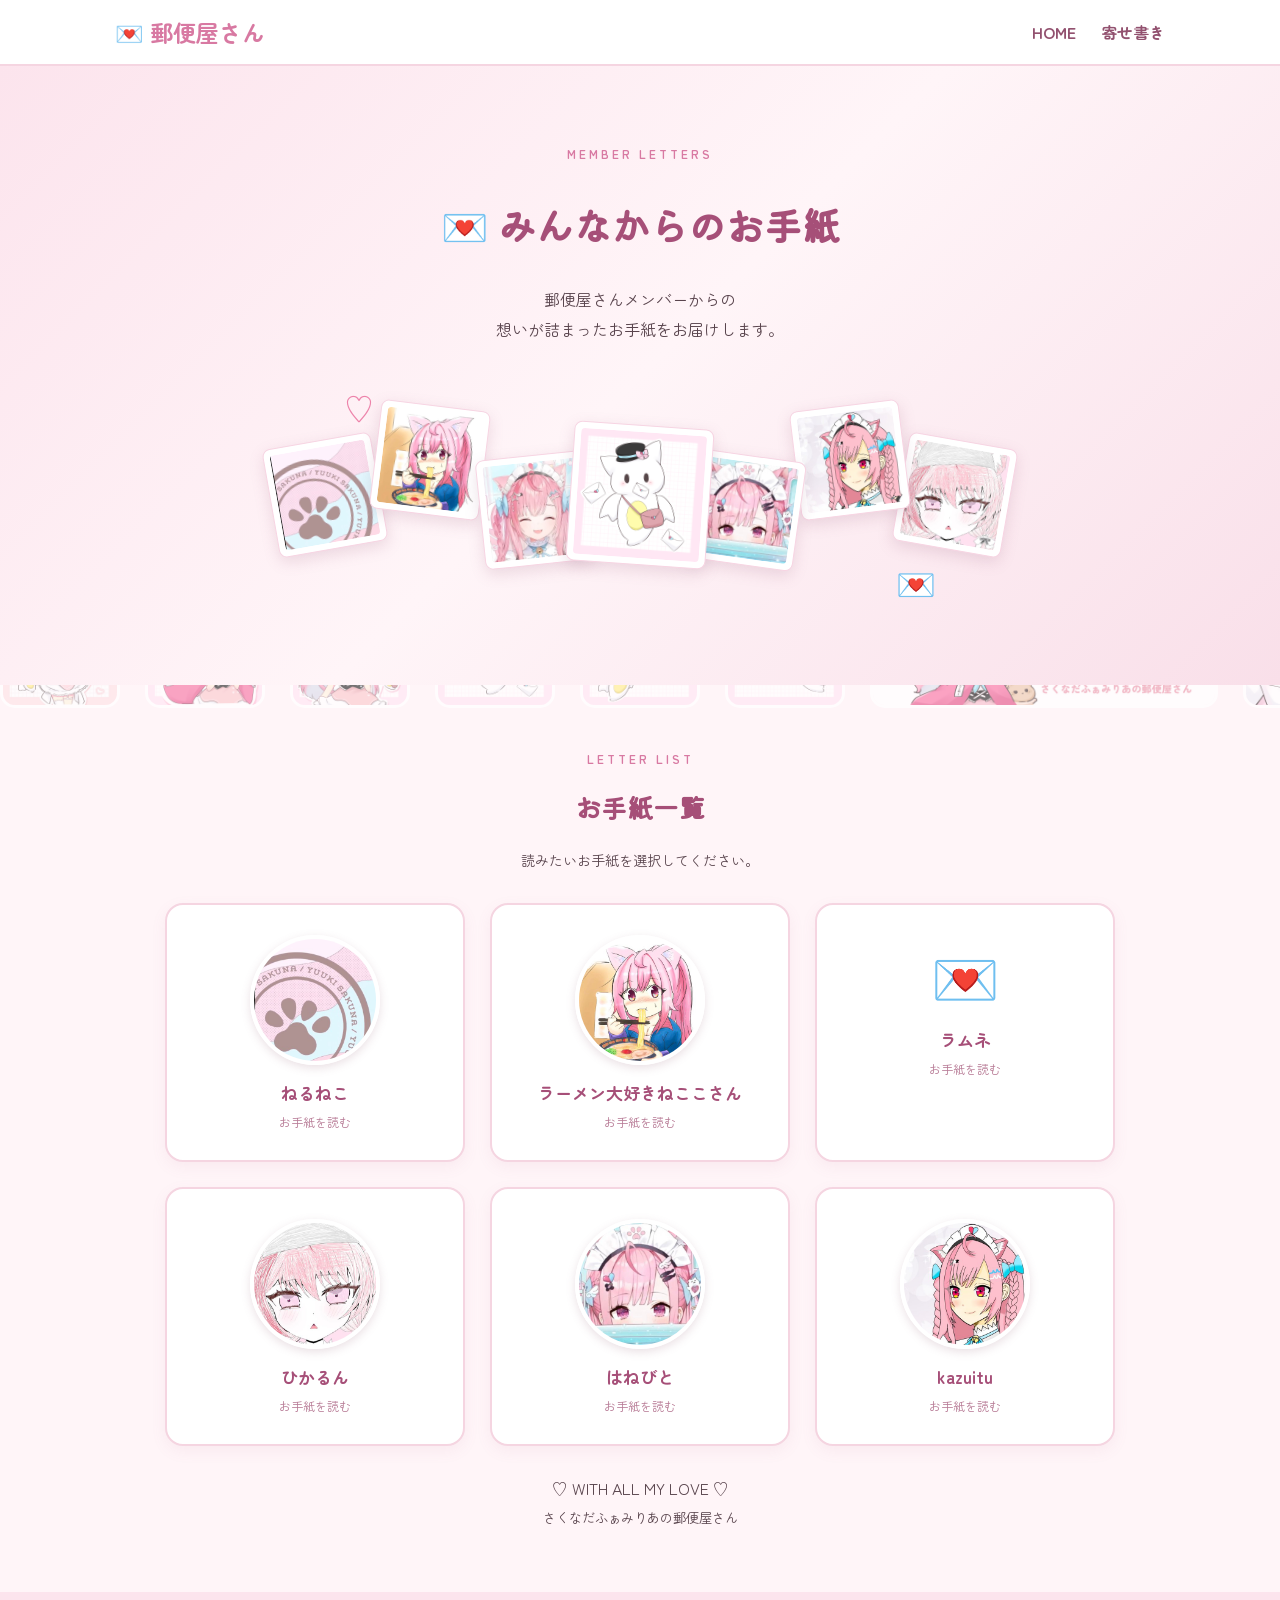
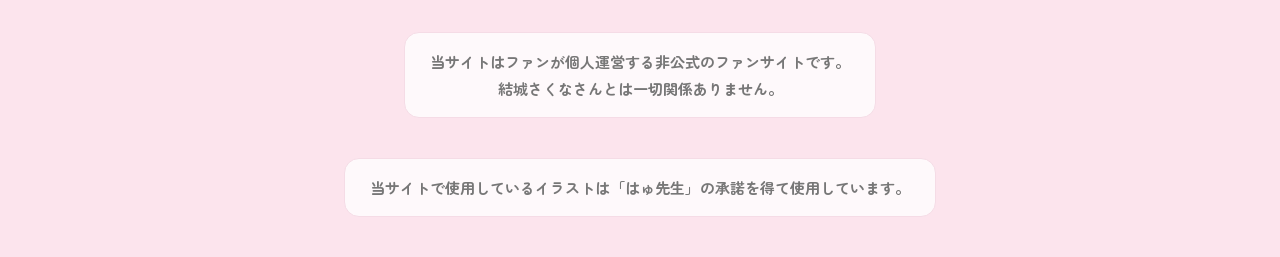
==== commit 1d525643: "change 261116" ====
--- a/HTML/Yosegaki.html
+++ b/HTML/Yosegaki.html
@@ -359,8 +359,6 @@
     <!-- JavaScript -->
     <script src="../JS/common.js"></script>
     
-    <script src="../JS/sakuna-opening.js"></script>
-
     <script>
     (function () {
      
--- a/CSS/Letter.css
+++ b/CSS/Letter.css
@@ -712,7 +712,7 @@
     display: flex;
     width: max-content;
     gap: 25px;
-    animation: photo-slide 55s linear infinite;
+    animation: photo-slide 45s linear infinite;
 }
 
 /* 反対方向に流す */
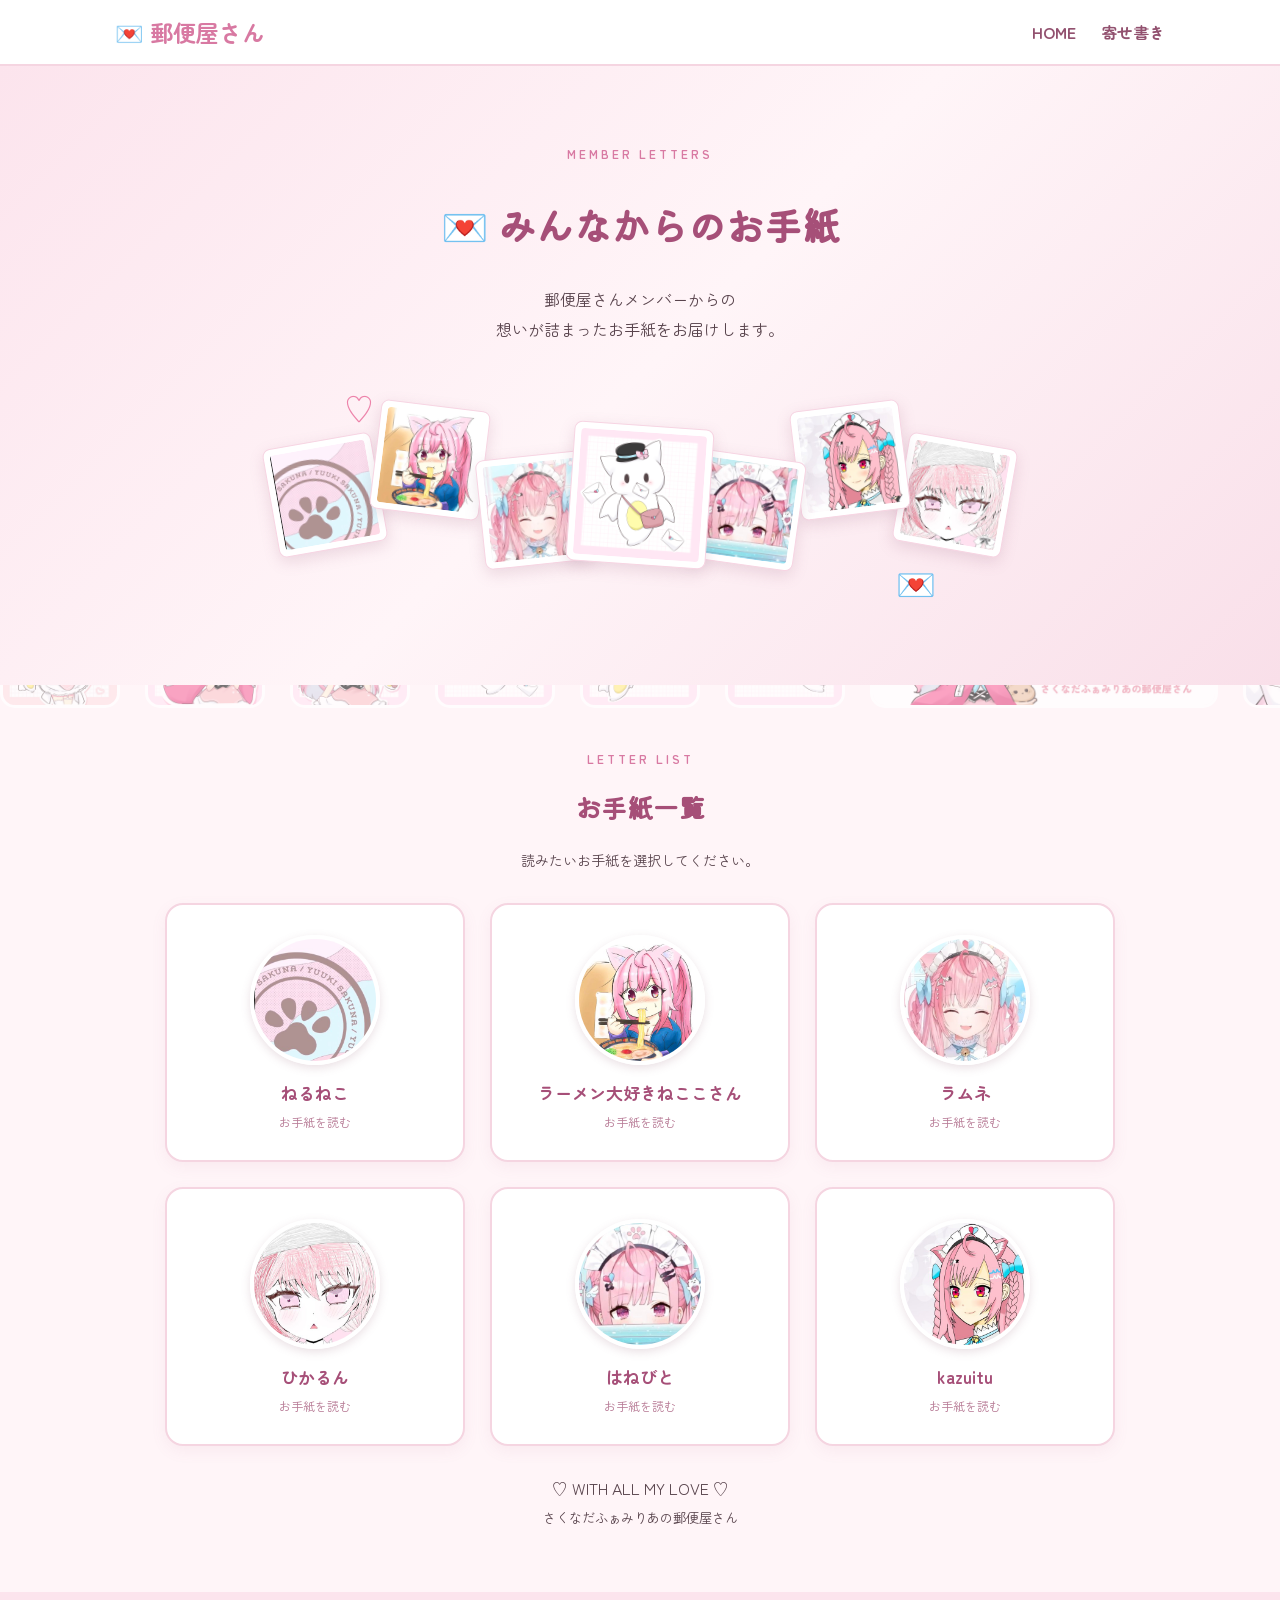
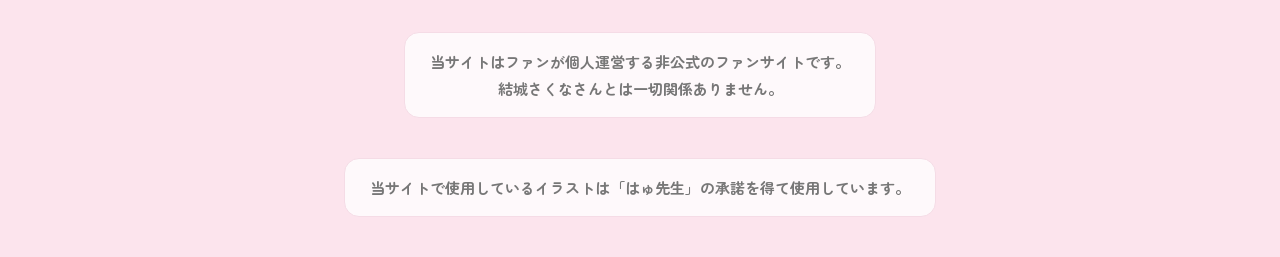
==== commit 38a7b8c2: "add ramune" ====
--- a/HTML/Yosegaki.html
+++ b/HTML/Yosegaki.html
@@ -84,12 +84,14 @@
 
         <div class="header-inner">
 
-            <a href="../index.html" class="site-logo">
+            <a href="../index.html" class="site-logo" onclick="sessionStorage.setItem('sakunaInternalMove', '1')">
                 💌 郵便屋さん
             </a>
 
             <nav class="header-nav">
-                <a href="../index.html">HOME</a>
+                <a href="../index.html" onclick="sessionStorage.setItem('sakunaInternalMove', '1')">
+                    HOME
+                </a>
                 <a href="Yosegaki.html">寄せ書き</a>
             </nav>
 
@@ -117,52 +119,52 @@
                 想いが詰まったお手紙をお届けします。
             </p>
 
-            
-
-<!-- 7枚の写真コラージュ -->
-<div class="hero-collage">
-
-    <!-- ねるねこ -->
-    <div class="collage-photo photo-1">
-        <img src="../img/neruneko.jpg" alt="ねるねこの写真">
-    </div>
-
-    <!-- ねここ -->
-    <div class="collage-photo photo-2">
-        <img src="../img/nekoko.jpg" alt="ねここさんの写真">
-    </div>
-
-    <!-- ラムネ -->
-    <div class="collage-photo photo-3">
-        <img src="../img/ramune.jpg" alt="ラムネの写真">
-    </div>
-
-    <!-- 郵便局さん -->
-    <div class="collage-photo photo-7">
-        <img src="../img/Mail/Yuubininmg-01.png" alt="郵便局さんの写真">
-    </div>
-
-    <!-- ひかるん -->
-    <div class="collage-photo photo-4">
-        <img src="../img/hikarun.jpg" alt="ひかるんの写真">
-    </div>
-
-    <!-- はねびと -->
-    <div class="collage-photo photo-5">
-        <img src="../img/hanebito.jpg" alt="はねびとの写真">
-    </div>
-
-    <!-- kazuitu -->
-    <div class="collage-photo photo-6">
-        <img src="../img/kazuitu.jpg" alt="kazuituの写真">
-    </div>
-
-
-    <!-- 郵便モチーフの装飾 -->
-    <span class="collage-heart">♡</span>
-    <span class="collage-envelope">💌</span>
-
-</div>
+
+
+            <!-- 7枚の写真コラージュ -->
+            <div class="hero-collage">
+
+                <!-- ねるねこ -->
+                <div class="collage-photo photo-1">
+                    <img src="../img/neruneko.jpg" alt="ねるねこの写真">
+                </div>
+
+                <!-- ねここ -->
+                <div class="collage-photo photo-2">
+                    <img src="../img/nekoko.jpg" alt="ねここさんの写真">
+                </div>
+
+                <!-- ラムネ -->
+                <div class="collage-photo photo-3">
+                    <img src="../img/ramune.jpg" alt="ラムネの写真">
+                </div>
+
+                <!-- 郵便局さん -->
+                <div class="collage-photo photo-7">
+                    <img src="../img/Mail/Yuubininmg-01.png" alt="郵便局さんの写真">
+                </div>
+
+                <!-- ひかるん -->
+                <div class="collage-photo photo-4">
+                    <img src="../img/hikarun.jpg" alt="ひかるんの写真">
+                </div>
+
+                <!-- はねびと -->
+                <div class="collage-photo photo-5">
+                    <img src="../img/hanebito.jpg" alt="はねびとの写真">
+                </div>
+
+                <!-- kazuitu -->
+                <div class="collage-photo photo-6">
+                    <img src="../img/kazuitu.jpg" alt="kazuituの写真">
+                </div>
+
+
+                <!-- 郵便モチーフの装飾 -->
+                <span class="collage-heart">♡</span>
+                <span class="collage-envelope">💌</span>
+
+            </div>
 
 
 
@@ -227,9 +229,7 @@
                 <!-- メンバーC -->
                 <button class="envelope-card" type="button" data-member="member-c">
 
-                    <!--<img src="../img/ramune.jpg" alt="ラムネの写真" class="member-photo">-->
-
-                    <span class="envelope-icon">💌</span>
+                    <img src="../img/ramune.jpg" alt="ラムネの写真" class="member-photo">
 
                     <span class="envelope-name">
                         ラムネ
@@ -358,19 +358,21 @@
 
     <!-- JavaScript -->
     <script src="../JS/common.js"></script>
-    
+
+
+
     <script>
-    (function () {
-     
-      const navigation = performance.getEntriesByType("navigation")[0];
-
-          if (navigation && navigation.type === "reload") {
-        const script = document.createElement("script");
-        script.src = "../JS/sakuna-opening.js";
-        document.body.appendChild(script);
-      }
-    })();
-  </script>
+        (function () {
+
+            const navigation = performance.getEntriesByType("navigation")[0];
+
+            if (navigation && navigation.type === "reload") {
+                const script = document.createElement("script");
+                script.src = "../JS/sakuna-opening.js";
+                document.body.appendChild(script);
+            }
+        })();
+    </script>
 
 </body>
 
--- a/CSS/Letter.css
+++ b/CSS/Letter.css
@@ -63,9 +63,9 @@
 
 .hero {
     width: 100%;
-    min-height: 400px;
-
-    padding: 70px 20px;
+
+    /* 背景画像の比率に合わせる（仮設定） */
+    aspect-ratio: 16 / 6;
 
     display: flex;
     justify-content: center;
@@ -73,10 +73,14 @@
 
     text-align: center;
 
-    background: linear-gradient(135deg,
-            #FCE4ED,
-            #FFF5F8,
-            #F9DFE9);
+    /* 背景画像 */
+    background-image: url("../img/Mail/headerimg-01.png");
+    background-repeat: no-repeat;
+    background-position: center center;
+    background-size: contain;
+
+    /* 画像の周囲にできる余白の色 */
+    background-color: #FFF5F8;
 }
 
 .hero-content {
@@ -264,8 +268,15 @@
     }
 
     .hero {
-        min-height: 330px;
-        padding: 50px 15px;
+        width: 100%;
+        aspect-ratio: 16 / 6;
+
+        min-height: 0;
+        padding: 0;
+
+        background-size: contain;
+        background-position: center center;
+        background-repeat: no-repeat;
     }
 
     .hero-description {
@@ -1009,21 +1020,21 @@
         transform: translate(-50%, -50%) rotate(-7deg);
     }
 
-    
-/* 4枚目：右端 */
-.photo-4 {
-    transform: translate(-50%, -50%) translateX(315px) rotate(10deg);
-    z-index: 2;
-}
-
-/* 7枚目：中央のメイン写真 */
-.photo-7 {
-    width: 135px;
-    height: 135px;
-
-    transform: translate(-50%, -50%) rotate(4deg);
-    z-index: 5;
-}
+
+    /* 4枚目：右端 */
+    .photo-4 {
+        transform: translate(-50%, -50%) translateX(315px) rotate(10deg);
+        z-index: 2;
+    }
+
+    /* 7枚目：中央のメイン写真 */
+    .photo-7 {
+        width: 135px;
+        height: 135px;
+
+        transform: translate(-50%, -50%) rotate(4deg);
+        z-index: 5;
+    }
 
 
     .collage-heart {
@@ -1057,65 +1068,65 @@
     }
 
 
-/* 左側3枚 */
-
-.photo-1 {
-    --photo-position: calc(-3 * clamp(24px, 10vw, 36px));
-    --photo-top: 48%;
-
-    transform: translate(-50%, -50%) rotate(-10deg);
-}
-
-.photo-2 {
-    --photo-position: calc(-2 * clamp(24px, 10vw, 36px));
-    --photo-top: 32%;
-
-    transform: translate(-50%, -50%) rotate(7deg);
-}
-
-.photo-3 {
-    --photo-position: calc(-1 * clamp(24px, 10vw, 36px));
-    --photo-top: 58%;
-
-    transform: translate(-50%, -50%) rotate(-6deg);
-}
-
-/* 中央：7枚目の郵便局さん */
-
-.photo-7 {
-    width: clamp(66px, 21vw, 82px);
-    height: clamp(66px, 21vw, 82px);
-
-    --photo-position: 0px;
-    --photo-top: 42%;
-
-    transform: translate(-50%, -50%) rotate(4deg);
-
-    z-index: 5;
-}
-
-/* 右側3枚 */
-
-.photo-5 {
-    --photo-position: clamp(24px, 10vw, 36px);
-    --photo-top: 58%;
-
-    transform: translate(-50%, -50%) rotate(8deg);
-}
-
-.photo-6 {
-    --photo-position: calc(2 * clamp(24px, 10vw, 36px));
-    --photo-top: 32%;
-
-    transform: translate(-50%, -50%) rotate(-7deg);
-}
-
-.photo-4 {
-    --photo-position: calc(3 * clamp(24px, 10vw, 36px));
-    --photo-top: 48%;
-
-    transform: translate(-50%, -50%) rotate(10deg);
-}
+    /* 左側3枚 */
+
+    .photo-1 {
+        --photo-position: calc(-3 * clamp(24px, 10vw, 36px));
+        --photo-top: 48%;
+
+        transform: translate(-50%, -50%) rotate(-10deg);
+    }
+
+    .photo-2 {
+        --photo-position: calc(-2 * clamp(24px, 10vw, 36px));
+        --photo-top: 32%;
+
+        transform: translate(-50%, -50%) rotate(7deg);
+    }
+
+    .photo-3 {
+        --photo-position: calc(-1 * clamp(24px, 10vw, 36px));
+        --photo-top: 58%;
+
+        transform: translate(-50%, -50%) rotate(-6deg);
+    }
+
+    /* 中央：7枚目の郵便局さん */
+
+    .photo-7 {
+        width: clamp(66px, 21vw, 82px);
+        height: clamp(66px, 21vw, 82px);
+
+        --photo-position: 0px;
+        --photo-top: 42%;
+
+        transform: translate(-50%, -50%) rotate(4deg);
+
+        z-index: 5;
+    }
+
+    /* 右側3枚 */
+
+    .photo-5 {
+        --photo-position: clamp(24px, 10vw, 36px);
+        --photo-top: 58%;
+
+        transform: translate(-50%, -50%) rotate(8deg);
+    }
+
+    .photo-6 {
+        --photo-position: calc(2 * clamp(24px, 10vw, 36px));
+        --photo-top: 32%;
+
+        transform: translate(-50%, -50%) rotate(-7deg);
+    }
+
+    .photo-4 {
+        --photo-position: calc(3 * clamp(24px, 10vw, 36px));
+        --photo-top: 48%;
+
+        transform: translate(-50%, -50%) rotate(10deg);
+    }
 
 
     .collage-heart {
@@ -1436,38 +1447,42 @@
         top: 50%;
     }
 
-    
-/* 上段 */
-.photo-1 {
-    left: 23%; /* 20%から変更 */
-    top: 45px;
-}
-
-.photo-2 {
-    left: 50%;
-    top: 45px;
-}
-
-.photo-3 {
-    left: 77%; /* 80%から変更 */
-    top: 45px;
-}
-
-/* 下段 */
-.photo-5 {
-    left: 23%; /* 20%から変更 */
-    top: 179px;
-}
-
-.photo-6 {
-    left: 50%;
-    top: 179px;
-}
-
-.photo-4 {
-    left: 77%; /* 80%から変更 */
-    top: 179px;
-}
+
+    /* 上段 */
+    .photo-1 {
+        left: 23%;
+        /* 20%から変更 */
+        top: 45px;
+    }
+
+    .photo-2 {
+        left: 50%;
+        top: 45px;
+    }
+
+    .photo-3 {
+        left: 77%;
+        /* 80%から変更 */
+        top: 45px;
+    }
+
+    /* 下段 */
+    .photo-5 {
+        left: 23%;
+        /* 20%から変更 */
+        top: 179px;
+    }
+
+    .photo-6 {
+        left: 50%;
+        top: 179px;
+    }
+
+    .photo-4 {
+        left: 77%;
+        /* 80%から変更 */
+        top: 179px;
+    }
 
 
     /* ハート */
@@ -1659,3 +1674,147 @@
     }
 
 }
+
+/* =================================
+   Header画像
+================================= */
+
+.header-image {
+    width: 100%;
+    max-width: 1200px;
+    margin: 0 auto;
+    overflow: hidden;
+}
+
+.header-image a {
+    display: block;
+    width: 100%;
+}
+
+.header-image img {
+    display: block;
+
+    width: 100%;
+    height: auto;
+
+    object-fit: contain;
+}
+
+/* スマホ表示 */
+@media screen and (max-width: 600px) {
+
+    .header-image {
+        width: 100%;
+    }
+
+    .header-image img {
+        width: 100%;
+        height: auto;
+    }
+
+}
+
+/* =================================
+   メインビジュアル背景画像
+================================= */
+
+.hero {
+    position: relative;
+
+    width: 100%;
+    min-height: 500px;
+
+    background-image: url("../img/Mail/headerimg-01.png");
+
+    background-repeat: no-repeat;
+    background-position: center center;
+    background-size: cover;
+
+    display: flex;
+    align-items: center;
+    justify-content: center;
+}
+
+/* 文字部分 */
+.hero-content {
+    position: relative;
+    z-index: 1;
+
+    width: 100%;
+    text-align: center;
+    padding: 40px 20px;
+}
+
+/* スマホ表示 */
+@media screen and (max-width: 600px) {
+
+    .hero {
+        min-height: 300px;
+
+        background-position: center center;
+        background-size: cover;
+    }
+
+    .hero-content {
+        padding: 30px 15px;
+    }
+
+}
+
+/* =================================
+   メインビジュアル背景画像
+================================= */
+
+.hero {
+    position: relative;
+
+    width: 100%;
+
+    /* 背景画像の比率に合わせて高さを自動調整 */
+    aspect-ratio: 16 / 6;
+
+    min-height: 0;
+
+    background-image: url("../img/Mail/headerimg-01.png");
+
+    background-repeat: no-repeat;
+    background-position: center center;
+    background-size: contain;
+
+    /* 余白部分の背景色 */
+    background-color: #FFBFD7;
+
+    display: flex;
+    align-items: center;
+    justify-content: center;
+}
+
+/* 文字部分 */
+.hero-content {
+    position: relative;
+    z-index: 1;
+
+    width: 100%;
+    text-align: center;
+
+    padding: 20px;
+}
+
+/* スマホ表示 */
+@media screen and (max-width: 600px) {
+
+    .hero {
+        width: 100%;
+        aspect-ratio: 16 / 6;
+
+        min-height: 0;
+
+        background-size: contain;
+        background-position: center center;
+    }
+
+    .hero-content {
+        padding: 10px;
+    }
+
+}
